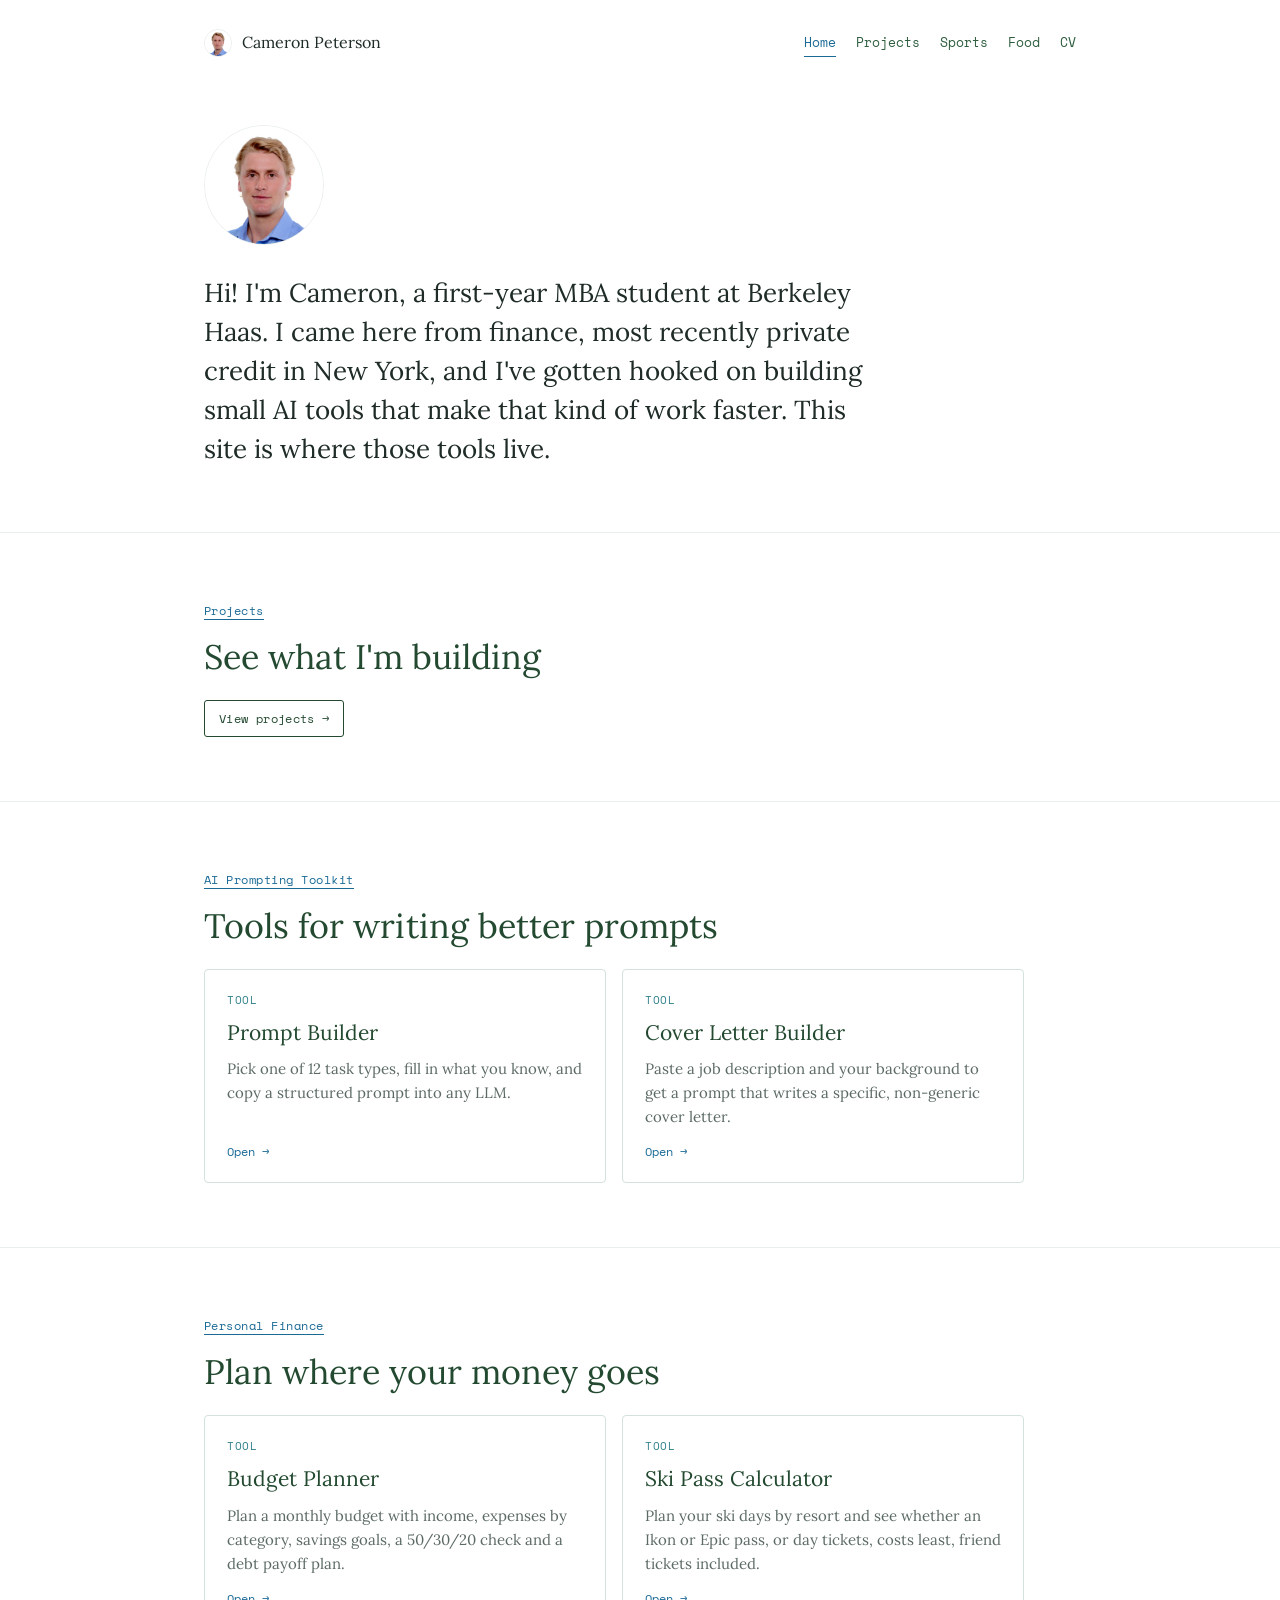
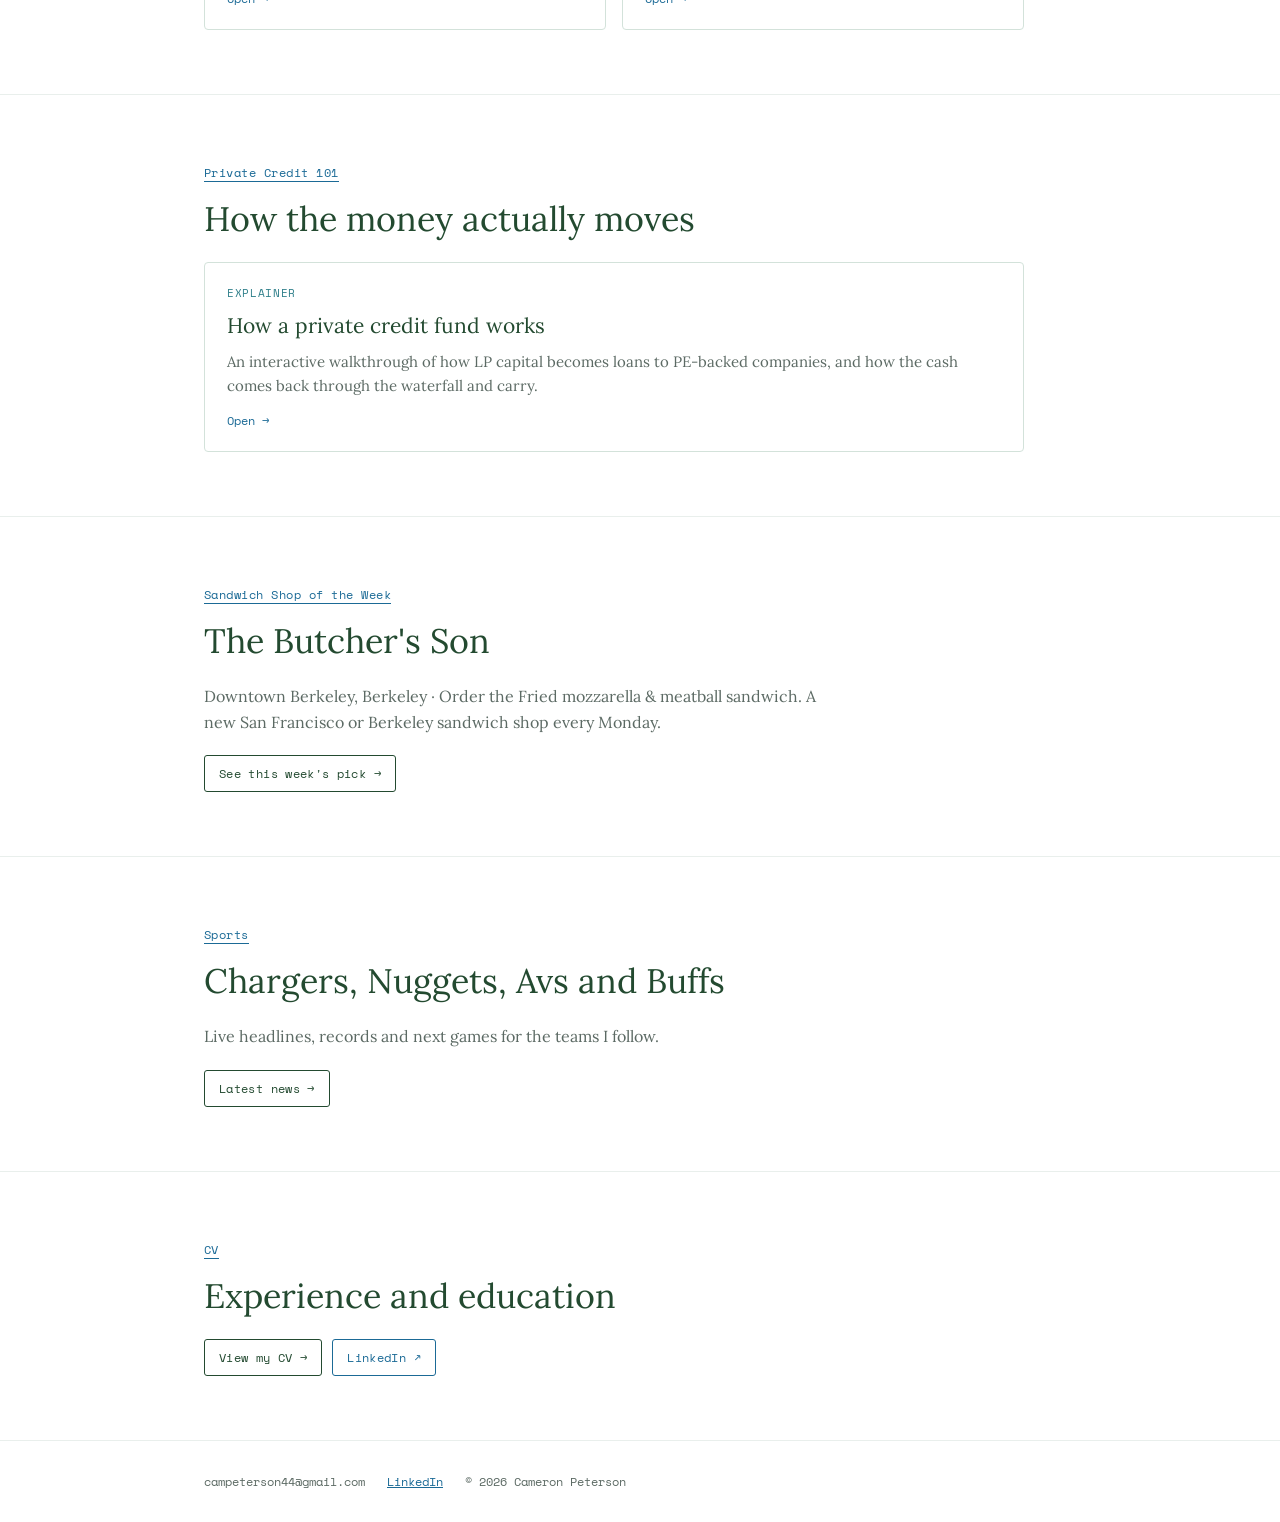
==== index.html @ 19978135 "Add Sandwich Shop of the Week; remove cohort calendar - sandwich.html + sandwiches.js: 21 researched" ====
<!doctype html>
<html lang="en">
<head>
<meta charset="utf-8">
<meta name="viewport" content="width=device-width,initial-scale=1">
<title>Cameron Peterson</title>
<meta name="description" content="Cameron Peterson, MBA candidate at UC Berkeley Haas. Projects, AI prompting tools, and CV.">
<link rel="canonical" href="https://campeterson-crypto.github.io/">
<meta property="og:type" content="website">
<meta property="og:site_name" content="Cameron Peterson">
<meta property="og:title" content="Cameron Peterson">
<meta property="og:description" content="Cameron Peterson, MBA candidate at UC Berkeley Haas. Projects, AI prompting tools, and CV.">
<meta property="og:url" content="https://campeterson-crypto.github.io/">
<meta property="og:image" content="https://campeterson-crypto.github.io/og-image.png">
<meta property="og:image:width" content="1200">
<meta property="og:image:height" content="630">
<meta property="og:image:alt" content="Cameron Peterson, personal site">
<meta name="twitter:card" content="summary_large_image">
<link rel="icon" href="favicon.svg" type="image/svg+xml">
<link rel="apple-touch-icon" href="apple-touch-icon.png">
<link rel="stylesheet" href="style.css?v=8">
</head>
<body><main id="m"></main><script src="site.js?v=8"></script><script src="sandwiches.js?v=8"></script><script>
shell("Home");
const card=t=>`<a class="card" href="${t.url}"><span class="k">${t.k||"Tool"}</span><span class="t">${t.title}</span><span class="d">${t.desc}</span><span class="go">Open →</span></a>`;
m.innerHTML=
 band(`<img class="portrait" src="${SITE.photo}" alt="${SITE.name}" width="120" height="120"><p class="intro">${SITE.intro}</p>`)
+band(`<a class="eyebrow" href="projects.html">Projects</a><h2>See what I'm building</h2><a class="btn" href="projects.html">View projects →</a>`)
+band(`<a class="eyebrow" href="projects.html">AI Prompting Toolkit</a><h2>Tools for writing better prompts</h2><div class="cards">${SITE.tools.map(card).join("")}</div>`)
+band(`<a class="eyebrow" href="budget.html">Personal Finance</a><h2>Plan where your money goes</h2><div class="cards">${SITE.finance.map(card).join("")}</div>`)
+band(`<a class="eyebrow" href="private-credit.html">Private Credit 101</a><h2>How the money actually moves</h2><div class="cards">${SITE.explainers.map(card).join("")}</div>`)
+(()=>{const s=sandwichWeek().shop;return band(`<a class="eyebrow" href="sandwich.html">Sandwich Shop of the Week</a><h2>${esc(s.name)}</h2><p class="lede" style="margin-bottom:20px">${esc(s.hood)}, ${esc(s.city)} · Order the ${esc(s.items[0][0])}. A new San Francisco or Berkeley sandwich shop every Monday.</p><a class="btn" href="sandwich.html">See this week's pick →</a>`)})()
+band(`<a class="eyebrow" href="sports.html">Sports</a><h2>Chargers, Nuggets, Avs and Buffs</h2><p class="lede" style="margin-bottom:20px">Live headlines, records and next games for the teams I follow.</p><a class="btn" href="sports.html">Latest news →</a>`)
+(SITE.essays.length?band(`<a class="eyebrow" href="essays.html">Essays</a><h2>Writing and ideas</h2><a class="btn" href="essays.html">Read my essays →</a>`):"")
+band(`<a class="eyebrow" href="cv.html">CV</a><h2>Experience and education</h2><div class="btns"><a class="btn" href="cv.html">View my CV →</a><a class="btn ghost" href="${SITE.linkedin}">LinkedIn ↗</a></div>`);
</script></body></html>
---- style.css ----
@import url("https://fonts.googleapis.com/css2?family=Lora:ital,wght@0,400;0,500;1,400&family=Space+Mono:wght@400;700&display=swap");
/* Always white, like Ian's. Forest green for headings/chips, ocean blue for links/nav/actions. */
:root{--bg:#ffffff;--fg:#1e2b26;--mut:#5c6a64;--blue:#1b6a96;--green:#2e5e3e;--teal:#2f7f8a;--deep:#234a30;--tint:#f4f8f6;--edge:#d3e2da;--line:#e9efec;--bad:#b3261e;--needbg:#e3efe7;--wantbg:#e1eef6;--debtbg:#e0f0f1;--gold:#a8741a;--goldlt:#d9ad5b;
  --serif:Lora,Georgia,serif;--mono:"Space Mono",Consolas,"Courier New",monospace;color-scheme:light}
*{box-sizing:border-box}
html{-webkit-text-size-adjust:100%}
body{margin:0;background:var(--bg);color:var(--fg);font:16px/1.6 var(--serif)}
img{max-width:100%}
[hidden]{display:none!important}
.wrap{max-width:1000px;margin:0 auto;padding-left:max(64px,env(safe-area-inset-left,0px));padding-right:max(64px,env(safe-area-inset-right,0px))}
a{color:inherit}
:focus-visible{outline:2px solid var(--blue);outline-offset:2px}
.skip{position:absolute;left:-999px;top:8px;background:var(--blue);color:#fff;padding:8px 12px;font:12px var(--mono);z-index:10}
.skip:focus{left:8px}

/* header */
header .wrap{display:flex;align-items:center;gap:12px 24px;flex-wrap:wrap;padding-block:28px}
.brand{display:flex;align-items:center;gap:10px;text-decoration:none;margin-right:auto}
.brand img{width:28px;height:28px;border-radius:50%;object-fit:cover;border:1px solid var(--line)}
nav{display:flex;gap:20px;font:13px var(--mono)}
nav a{color:var(--green);text-decoration:none;padding-block:4px}
nav a:hover{color:var(--blue)}
nav a.on{color:var(--blue);border-bottom:1px solid var(--blue)}

/* sections */
.band{border-top:1px solid var(--line)}
.band>.wrap{padding-block:64px}
main>.band:first-child{border-top:0}
main>.band:first-child>.wrap{padding-top:40px}
.intro{font-size:26px;line-height:1.5;max-width:660px;margin:0;text-wrap:pretty}
.eyebrow{display:inline-block;font:12px var(--mono);letter-spacing:.04em;color:var(--blue);border-bottom:1px solid var(--blue);margin:0 0 14px;text-decoration:none}
h1,h2,h3{font-weight:400;text-wrap:balance;margin:0 0 20px}
h1{font-size:44px;line-height:1.2;color:var(--green)}
h2{font-size:34px;line-height:1.35;color:var(--deep)}
h3{font-size:22px;line-height:1.35;color:var(--deep);margin:0 0 6px}
.lede{max-width:620px;color:var(--mut);margin:0}
.lede a{color:var(--blue)}
.prose{max-width:640px}.prose p{margin:0 0 1em}
.btn{display:inline-block;font:12px var(--mono);letter-spacing:.03em;color:var(--deep);border:1px solid var(--deep);border-radius:3px;padding:9px 14px;text-decoration:none;background:none;cursor:pointer}
.btn:hover{background:var(--deep);color:#fff}
.btn.solid{background:var(--blue);border-color:var(--blue);color:#fff}
.btn.solid:hover{background:#155577}
.btn.ghost{color:var(--blue);border-color:var(--blue)}
.btn.ghost:hover{background:var(--blue);color:#fff}
.btns{display:flex;gap:10px;flex-wrap:wrap}
.portrait{width:120px;height:120px;border-radius:50%;object-fit:cover;border:1px solid var(--line);margin-bottom:28px;display:block}
.crumb{font:12px var(--mono);color:var(--blue);text-decoration:none;display:inline-block;margin-bottom:20px}
.crumb:hover{text-decoration:underline}

/* tool cards */
.cards{display:grid;grid-template-columns:repeat(auto-fit,minmax(260px,1fr));gap:16px;max-width:820px}
.card{display:flex;flex-direction:column;gap:8px;border:1px solid var(--edge);border-radius:4px;padding:22px;text-decoration:none;background:var(--bg);transition:border-color .15s}
.card:hover{border-color:var(--blue)}
.card .k{font:11px var(--mono);letter-spacing:.06em;text-transform:uppercase;color:var(--teal)}
.card .t{font-size:21px;color:var(--deep)}
.card .d{color:var(--mut);font-size:15px}
.card .go{font:12px var(--mono);color:var(--blue);margin-top:auto;padding-top:6px}

/* lists (projects, essays, cv) */
.items{list-style:none;padding:0;margin:0;display:grid;gap:30px;max-width:700px}
.items .t{font-size:20px;color:var(--deep)}
a.t{text-decoration-color:var(--edge)}a.t:hover{text-decoration-color:var(--blue)}
.items .d{color:var(--mut);margin-top:2px}
.items ul{margin:8px 0 0;padding-left:1.1em;color:var(--fg)}
.items ul li{margin:4px 0}
.when{font:12px var(--mono);color:var(--teal);letter-spacing:.04em}
.cv-sec+.cv-sec{margin-top:56px}
.tags{display:flex;flex-wrap:wrap;gap:8px;list-style:none;padding:0;margin:0}
.tags li{font:12px var(--mono);color:var(--green);border:1px solid var(--edge);border-radius:3px;padding:5px 9px}

footer{border-top:1px solid var(--line);font:12px var(--mono);color:var(--mut)}
footer .wrap{padding-block:32px;display:flex;gap:10px 22px;flex-wrap:wrap}
footer a{color:var(--blue)}
.sel{user-select:all}

/* toolkit */
.tk{display:grid;grid-template-columns:minmax(0,1fr) minmax(0,1fr);gap:48px;align-items:start}
.step{padding-block:26px;border-top:1px solid var(--line)}
.step:first-child{border-top:0;padding-top:0}
.label{font:12px var(--mono);text-transform:uppercase;letter-spacing:.06em;color:var(--teal);margin:0 0 16px}
.chips{display:flex;flex-wrap:wrap;gap:8px}
.chip{font:12px var(--mono);color:var(--green);background:var(--bg);border:1px solid var(--edge);border-radius:3px;padding:8px 10px;cursor:pointer;min-height:36px}
.chip:hover{border-color:var(--green)}
.chip[aria-pressed="true"]{background:var(--green);border-color:var(--green);color:#fff}
.hint{font-style:italic;color:var(--mut);font-size:14.5px;margin:14px 0 0}
.hint a{color:var(--blue)}
.field{display:block;margin-top:18px}
.field>span{display:block;margin-bottom:6px}
.field em{font-size:14px;color:var(--mut);margin-left:6px}
input,select,textarea{width:100%;font:16px/1.5 var(--serif);color:var(--fg);background:var(--tint);border:1px solid var(--edge);border-radius:3px;padding:10px}
textarea{min-height:88px;resize:vertical}
input::placeholder,textarea::placeholder{color:#8a9892}
input:focus,select:focus,textarea:focus{outline:2px solid var(--blue);outline-offset:0;border-color:transparent}
.out{position:sticky;top:24px}
.outhead{display:flex;justify-content:space-between;align-items:baseline;gap:12px}
.outhead .label{margin-bottom:12px}
.wc{font:11px var(--mono);color:var(--mut)}
.out pre{white-space:pre-wrap;word-break:break-word;background:var(--tint);border:1px solid var(--edge);border-radius:3px;padding:16px;font:13px/1.65 var(--mono);max-height:420px;overflow:auto;margin:0}
.actions{display:flex;gap:8px;flex-wrap:wrap;margin:14px 0 30px}
.checks{list-style:none;padding:0;margin:0;display:grid;gap:8px;font-size:14.5px}
.checks li{padding-left:22px;position:relative}
.checks li::before{content:"→";position:absolute;left:0;color:var(--blue);font-family:var(--mono)}
.checks li.ok::before{content:"✓";color:var(--green)}

/* tablets and phones */
@media(max-width:860px){
  .tk{grid-template-columns:minmax(0,1fr);gap:8px}
  .out{position:static;border-top:1px solid var(--line);padding-top:26px}
  .out pre{max-height:none}
}
@media(max-width:700px){
  .wrap{padding-left:max(20px,env(safe-area-inset-left,0px));padding-right:max(20px,env(safe-area-inset-right,0px))}
  header .wrap{padding-block:18px}
  nav{gap:16px;width:100%}
  .band>.wrap{padding-block:44px}
  main>.band:first-child>.wrap{padding-top:24px}
  h1{font-size:34px}
  h2{font-size:27px}
  .intro{font-size:21px}
  .portrait{width:96px;height:96px;margin-bottom:22px}
  .chip{padding:9px 11px}
}
@media(prefers-reduced-motion:reduce){*{transition:none!important}}
.org{font-weight:500;color:var(--fg)}

/* ---------- budget planner ---------- */
.money,.rows dd,.stat b{font-variant-numeric:tabular-nums}
.mut{color:var(--mut)}
.banner{background:var(--tint);border:1px solid var(--edge);border-radius:4px;padding:12px 14px;font-size:14.5px;margin-bottom:26px}
.banner b{font-weight:500}
.linkbtn{background:none;border:0;padding:0;font:inherit;color:var(--blue);text-decoration:underline;cursor:pointer}
.sublabel{margin:26px 0 0}.sublabel em{font-size:14px;color:var(--mut);margin-left:6px}
.note{font-size:14.5px;color:var(--mut);margin:12px 0 0}
.note b,.gout b,.dout b{color:var(--fg);font-weight:500}
.inline{display:flex;gap:10px;align-items:center;flex-wrap:wrap}
.inline input{max-width:140px}
.chips.sm{gap:6px}
.chips.sm .chip{min-height:32px;padding:5px 9px;font-size:11.5px}
.li{display:grid;grid-template-columns:minmax(0,2.1fr) minmax(0,.85fr) minmax(0,1.1fr) 34px;gap:8px;align-items:center;margin-top:8px}
.li input,.li select,.mini input,.ghead input{padding:8px 9px;font-size:15px}
.x{width:34px;height:36px;flex:none;border:1px solid transparent;background:none;color:var(--mut);font:18px/1 var(--mono);border-radius:3px;cursor:pointer}
.x:hover{color:var(--bad);border-color:var(--edge)}
.add{margin-top:12px;font:12px var(--mono);color:var(--blue);background:none;border:0;padding:6px 0;cursor:pointer}
.add:hover{text-decoration:underline}
.cat{border:1px solid var(--edge);border-radius:4px;margin-top:10px}
.cat>summary{display:flex;align-items:center;gap:10px;padding:11px 14px;cursor:pointer;list-style:none}
.cat>summary::-webkit-details-marker{display:none}
.cat>summary::before{content:"+";font:15px var(--mono);color:var(--blue);width:12px;flex:none}
.cat[open]>summary::before{content:"–"}
.cat>summary:hover .cn{color:var(--blue)}
.cat .cn{flex:1;min-width:0}
.cat .sub{font:13px var(--mono)}
.tag{font:10px var(--mono);text-transform:uppercase;letter-spacing:.06em;padding:3px 6px;border-radius:3px}
.tag.need{background:var(--needbg);color:var(--green)}.tag.want{background:var(--wantbg);color:var(--blue)}
.catbody{padding:2px 14px 14px;border-top:1px solid var(--line)}
.catfoot{display:flex;justify-content:space-between;align-items:center;gap:8px;flex-wrap:wrap;margin-top:4px}
.catfoot .chips{align-items:center}
.gbox{border:1px solid var(--edge);border-radius:4px;padding:12px 14px;margin-top:10px}
.ghead{display:flex;gap:8px;align-items:center;margin-bottom:10px}
.grid3{display:grid;grid-template-columns:repeat(3,minmax(0,1fr));gap:10px}
.mini{display:block;min-width:0}
.mini>span,.mini-l{display:block;font:11px var(--mono);color:var(--mut);margin-bottom:4px}
.gprog{margin-top:12px}
.gout{font-size:14.5px;color:var(--mut);margin:8px 0 0}
.dctl{display:flex;gap:16px;align-items:flex-end;flex-wrap:wrap;margin-top:18px}
.dctl .mini{width:160px}
.dout{margin-top:16px;font-size:15px}
.dout p{margin:0}
.porder{margin:10px 0 0;padding-left:1.3em;font-size:14.5px}
.porder li{margin:3px 0}
/* summary */
.out.tall{max-height:calc(100vh - 48px);overflow:auto;padding-right:6px}
.outhead .chips{margin-bottom:12px}
.big{border:1px solid var(--edge);border-radius:4px;padding:18px;background:var(--tint)}
.big .k{display:block;font:11px var(--mono);text-transform:uppercase;letter-spacing:.06em;color:var(--mut)}
.big .v{display:block;font:500 40px/1.15 var(--serif);color:var(--green);font-variant-numeric:tabular-nums;margin-top:4px}
.big .v.neg{color:var(--bad)}
.big .bn{display:block;font-size:14px;color:var(--mut);margin-top:2px}
.rows{margin:16px 0 0;display:grid;gap:6px}
.rows div{display:flex;justify-content:space-between;gap:12px;font-size:15px}
.rows dt{color:var(--mut)}.rows dd{margin:0}
.rows .tot{border-top:1px solid var(--edge);padding-top:8px;margin-top:2px;font-weight:500}
.rows .tot dt{color:var(--fg)}
.stats{display:grid;grid-template-columns:repeat(3,minmax(0,1fr));gap:12px;margin:20px 0 28px}
.stat{border-top:2px solid var(--line);padding-top:8px;min-width:0}
.stat b{display:block;font:500 19px/1.3 var(--serif)}
.stat span{font:11px var(--mono);color:var(--mut)}
.split,.bars{margin-bottom:28px}
.split .row,.bars .row{margin-bottom:14px}
.split .top,.bars .top{display:flex;justify-content:space-between;gap:10px;font-size:14px}
.split .top .mut,.bars .top .mut{font-size:12.5px}
.track{position:relative;height:8px;background:var(--line);border-radius:4px;margin-top:6px}
.fill{height:100%;border-radius:4px;background:var(--green);max-width:100%;transition:width .2s}
.fill.want{background:var(--blue)}.fill.save,.fill.debt{background:var(--teal)}.fill.rest{background:#9aa8a2}
.mark{position:absolute;top:-4px;width:2px;height:16px;background:var(--fg);border-radius:1px}
.st{font:11px var(--mono);margin-top:5px}
.st.ok{color:var(--green)}.st.warn{color:var(--bad)}
.legend{display:flex;gap:16px;font:11px var(--mono);color:var(--mut);margin:-6px 0 12px}
.dot{display:inline-block;width:8px;height:8px;border-radius:50%;margin-right:6px;background:var(--green)}
.dot.want{background:var(--blue)}.dot.debt{background:var(--teal)}
.minor{font-size:14px;color:var(--mut);margin:0 0 6px}
.confirm{border:1px solid var(--bad);border-radius:4px;padding:14px;margin:12px 0}
.confirm p{margin:0 0 12px;font-size:14.5px}
.btn.danger{background:var(--bad);border-color:var(--bad)}
.btn.danger:hover{background:#8f1d17}
.status{font:12px var(--mono);color:var(--green);min-height:1em;margin:8px 0}
.privacy{font-size:13px;color:var(--mut);margin:0}
@media(max-width:860px){.out.tall{max-height:none;overflow:visible;padding-right:0}}
@media(max-width:600px){
  .li{grid-template-columns:minmax(0,1fr) minmax(0,1fr) 34px}
  .li [data-f="name"]{grid-column:1/-1}
  .li{border-top:1px solid var(--line);padding-top:10px;margin-top:10px}
  .grid3{grid-template-columns:minmax(0,1fr) minmax(0,1fr)}
  .big .v{font-size:34px}
  .stat b{font-size:16px}
}

/* ---------- sports ---------- */
.mono-s{font:12px var(--mono);color:var(--mut)}
.refresh{display:flex;align-items:center;gap:14px;flex-wrap:wrap;margin-top:24px}
.teams{display:grid;grid-template-columns:repeat(auto-fit,minmax(min(100%,400px),1fr));gap:20px}
.team{border:1px solid var(--edge);border-radius:4px;padding:20px;display:flex;flex-direction:column;min-width:0}
.thead{display:flex;gap:14px;align-items:center;margin-bottom:12px}
.tlogo{width:44px;height:44px;flex:none;object-fit:contain;border-radius:4px;background:var(--tint)}
img.tlogo{background:none}
.tname{font-size:22px;margin:0;line-height:1.25}
.tmeta{margin:2px 0 0;font:12px var(--mono);color:var(--mut)}
.game{margin:0 0 6px;font-size:14.5px;padding:9px 12px;background:var(--tint);border-radius:3px}
.game .gk{display:inline-block;width:38px;font:11px var(--mono);text-transform:uppercase;letter-spacing:.06em;color:var(--teal)}
.game.live .gk{color:var(--bad)}
.news{list-style:none;padding:0;margin:0}
.news li{padding:12px 0;border-bottom:1px solid var(--line)}
.news li:last-child{border-bottom:0}
.news a{color:var(--deep);text-decoration-color:var(--edge);font-size:16px;line-height:1.4}
.news a:hover{text-decoration-color:var(--blue);color:var(--blue)}
.news .desc{margin:6px 0 0;font-size:14.5px;color:var(--mut)}
.news .when{display:block;margin-top:4px}
.news .skel{height:44px;background:linear-gradient(90deg,var(--tint),var(--line),var(--tint));background-size:200% 100%;animation:sk 1.2s infinite linear;border-radius:3px;margin:10px 0;border:0}
@keyframes sk{to{background-position:-200% 0}}
.more{margin-top:auto;padding-top:12px;font:12px var(--mono);color:var(--blue)}

/* ---------- ski pass calculator ---------- */
.rr{display:grid;grid-template-columns:minmax(0,2fr) repeat(var(--cols,3),minmax(0,.8fr));gap:10px;align-items:end;padding:12px 0;border-bottom:1px solid var(--line)}
.rr:last-child{border-bottom:0}
.rr .rn{align-self:center;min-width:0;display:flex;flex-direction:column;gap:6px}
.rr .rn b{font-weight:500}
.rr .rn input,.rr .rn select{padding:8px 9px;font-size:15px}
.rr .rn .x{align-self:flex-start}
.rr.on .rn b{color:var(--green)}
.rr .mini input{padding:8px 9px}
.acc{font-size:12.5px;color:var(--mut);line-height:1.5}
.pk{font:10px var(--mono);text-transform:uppercase;letter-spacing:.04em;padding:1px 5px;border-radius:3px}
.pk.ik{background:var(--needbg);color:var(--green)}.pk.ep{background:var(--wantbg);color:var(--blue)}
.opts{margin-bottom:28px}
.opt{padding:12px 0;border-bottom:1px solid var(--line)}
.opt .top{display:flex;justify-content:space-between;gap:10px;align-items:center}
.opt .top b{font-weight:500;font-size:17px}
.opt.best .top b{color:var(--green)}
.opt .od{margin:6px 0 0;font-size:13px;color:var(--mut)}
.atable{display:grid;gap:8px;margin-top:12px}
.ar{display:grid;grid-template-columns:minmax(0,1.4fr) repeat(3,minmax(0,1fr));gap:8px;align-items:center;font-size:14.5px}
.ar input{padding:7px 8px;font-size:14.5px}
.ah{font:11px var(--mono);color:var(--mut)}

/* ---------- private credit explainer ---------- */
.pc-steps{display:flex;flex-wrap:wrap;gap:8px;margin-bottom:18px}
.pc-steps button{font:12px var(--mono);color:var(--green);background:var(--bg);border:1px solid var(--edge);border-radius:3px;padding:8px 11px;cursor:pointer;display:flex;gap:8px;align-items:center}
.pc-steps button span{display:inline-grid;place-items:center;width:20px;height:20px;border-radius:50%;background:var(--needbg);font-size:11px}
.pc-steps button[aria-selected="true"]{background:var(--green);border-color:var(--green);color:#fff}
.pc-steps button[aria-selected="true"] span{background:#fff;color:var(--green)}
.diagram{overflow-x:auto;border:1px solid var(--line);border-radius:4px;background:var(--bg);padding:8px}
.diagram svg{display:block;width:100%;min-width:640px;height:auto}
.node rect{fill:var(--tint);stroke:var(--edge);stroke-width:1.5;transition:stroke .2s,fill .2s}
.node .nt{font:500 15px var(--serif);fill:var(--fg)}
.node .ns{font:10.5px var(--mono);fill:var(--mut)}
.node{opacity:.45;transition:opacity .2s}
.node.on{opacity:1}
.node.on rect{stroke:var(--green);stroke-width:2;fill:#fff}
.arrow line{stroke:var(--edge);stroke-width:2}
.arrow text{font:12px var(--serif);fill:var(--mut);opacity:.6}
.arrow.on line{stroke:var(--blue);stroke-width:2.5;stroke-dasharray:7 5;animation:flow 1s linear infinite}
.arrow.on text{fill:var(--blue);opacity:1;font-weight:500}
.ahd{fill:var(--edge)}.ahOn{fill:var(--blue)}
@keyframes flow{to{stroke-dashoffset:-24}}
.pc-explain{margin-top:24px;max-width:680px}
.pc-explain h2{font-size:27px;margin-bottom:10px}
.pc-explain ol{padding-left:1.3em}.pc-explain li{margin:4px 0}
.pc-explain .btns{margin-top:18px}
.sl{display:block;margin-bottom:16px}
.slt{display:flex;justify-content:space-between;gap:10px;font-size:15px;margin-bottom:4px}
.slt output{font:13px var(--mono);color:var(--blue);font-variant-numeric:tabular-nums}
.sl input[type=range]{width:100%;padding:0;background:none;border:0;accent-color:var(--blue);height:24px}
.pc-kpis{margin-top:0}
.pc-kpis .stat b{font-size:22px}
.wbar{display:flex;height:22px;border-radius:3px;overflow:hidden;margin-bottom:14px;gap:2px}
.w-roc{background:var(--deep)}.w-pref{background:var(--green)}.w-cu{background:var(--goldlt)}.w-lps{background:var(--blue)}.w-gps{background:var(--gold)}
.tiers{list-style:none;padding:0;margin:0}
.tiers li{display:grid;grid-template-columns:14px minmax(0,1fr) auto;gap:10px;align-items:start;padding:8px 0;border-bottom:1px solid var(--line);font-size:14.5px}
.tiers li.zero{opacity:.45}
.tiers li.tot{border-bottom:0;color:var(--mut)}
.tiers b{font-weight:500}
.tiers .money{text-align:right}
.tiers .mut{font-size:12.5px}
.sw{display:inline-block;width:12px;height:12px;border-radius:2px;margin-top:5px;background:var(--line)}
#yearsNote .sw{margin:0 5px 0 10px;vertical-align:-1px}
#yearsNote .sw:first-child{margin-left:0}
.years{display:flex;gap:8px;align-items:flex-end;height:180px;padding-bottom:40px;position:relative}
.yc{flex:1;min-width:0;height:100%;display:flex;flex-direction:column;align-items:center;justify-content:flex-end}
.ybar{width:100%;max-width:44px;height:100%;display:flex;flex-direction:column;justify-content:flex-end}
.ybar span{display:block;width:100%}
.ybar span:first-child{border-radius:3px 3px 0 0}
.lpb{background:var(--blue)}.gpb{background:var(--gold)}.neg{background:repeating-linear-gradient(45deg,var(--edge),var(--edge) 3px,var(--tint) 3px,var(--tint) 6px)}
.yl{font:11px var(--mono);color:var(--mut);margin-top:6px}
.yv{font:10.5px var(--mono);color:var(--fg);white-space:nowrap}
.gloss{display:grid;grid-template-columns:repeat(auto-fit,minmax(min(100%,280px),1fr));gap:22px 32px;margin:0}
.gloss dt{font:500 17px var(--serif);color:var(--deep);margin-bottom:4px}
.gloss dd{margin:0;color:var(--mut);font-size:15px}
@media(max-width:600px){
  .rr{grid-template-columns:repeat(var(--cols,3),minmax(0,1fr))}
  .rr .rn{grid-column:1/-1}
  .ar{grid-template-columns:minmax(0,1.2fr) repeat(3,minmax(0,1fr));font-size:13px}
  .years{gap:4px}.yv{font-size:9px}
  .pc-steps button{font-size:11px;padding:7px 9px}
}
@media(prefers-reduced-motion:reduce){.arrow.on line{animation:none}.news .skel{animation:none}}

/* ---------- sandwich shop of the week ---------- */
.sw-week{display:flex;justify-content:space-between;gap:12px;flex-wrap:wrap;margin-bottom:22px}
.shop{display:grid;grid-template-columns:minmax(0,1.15fr) minmax(0,1fr);gap:48px;align-items:start}
.shop-hood{font:12px var(--mono);color:var(--teal);letter-spacing:.04em;text-transform:uppercase;margin:0 0 8px}
.shop-name{font-size:44px;line-height:1.15;color:var(--green);margin:0 0 16px}
.shop-tags{margin-bottom:20px}
.shop-about{font-size:17px;line-height:1.65;margin:0;max-width:600px}
.order{list-style:none;counter-reset:o;padding:0;margin:0}
.order li{counter-increment:o;display:grid;grid-template-columns:30px minmax(0,1fr);column-gap:10px;padding:12px 0;border-bottom:1px solid var(--line)}
.order li::before{content:counter(o);grid-row:span 2;font:12px var(--mono);color:#fff;background:var(--green);width:24px;height:24px;border-radius:50%;display:grid;place-items:center;margin-top:2px}
.order b{font-weight:500;font-size:17px;color:var(--deep)}
.order span{color:var(--mut);font-size:15px}
.shop-tip{margin:22px 0 0;padding:12px 14px;background:var(--tint);border-radius:3px;font-size:15px}
.shop-tip span{font:11px var(--mono);text-transform:uppercase;letter-spacing:.06em;color:var(--blue);margin-right:10px}
.shop-map{position:sticky;top:24px}
.shop-map iframe{display:block;width:100%;aspect-ratio:4/3;max-width:100%;border:1px solid var(--edge);border-radius:4px;background:var(--tint)}
.addr{margin:12px 0 14px;font-size:15px}
.past{list-style:none;padding:0;margin:0;display:grid;gap:14px;max-width:700px}
.past .when{display:block}
@media(max-width:860px){.shop{grid-template-columns:minmax(0,1fr);gap:28px}.shop-map{position:static}}
@media(max-width:700px){.shop-name{font-size:34px}}
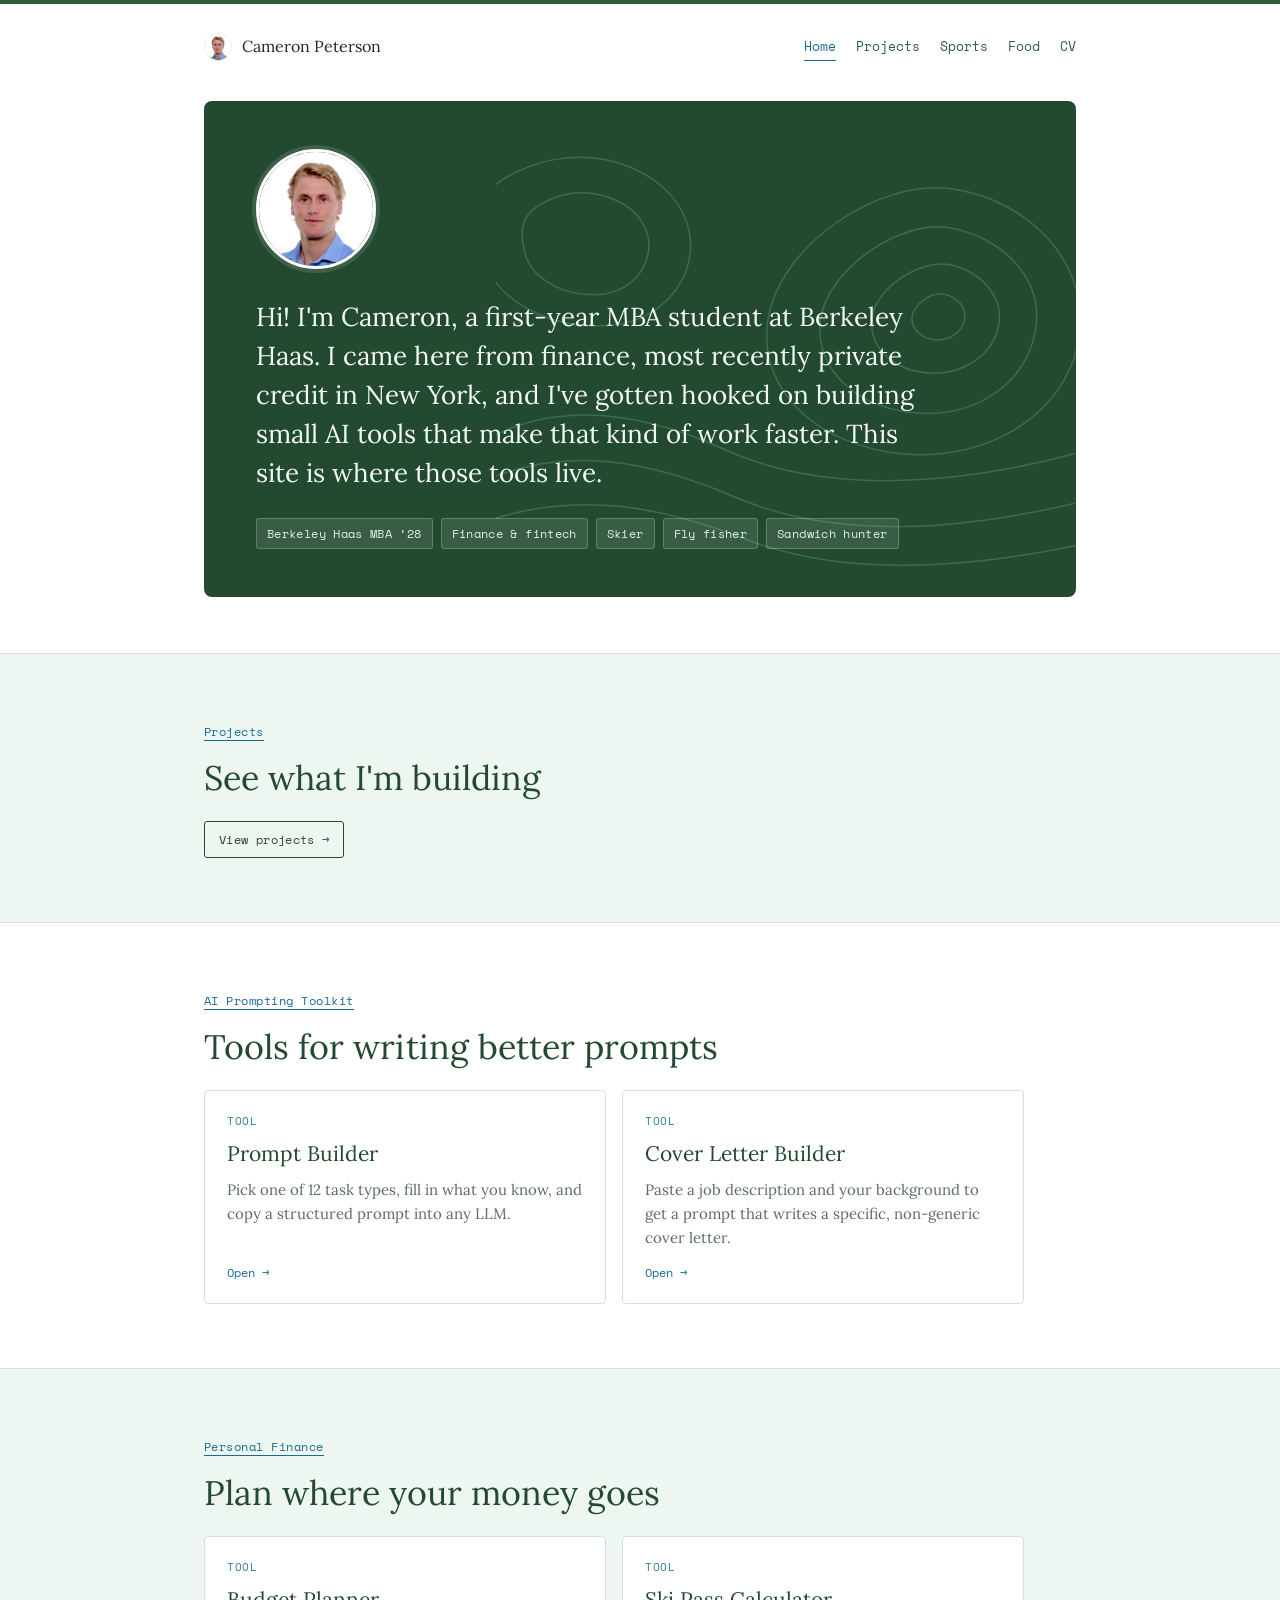
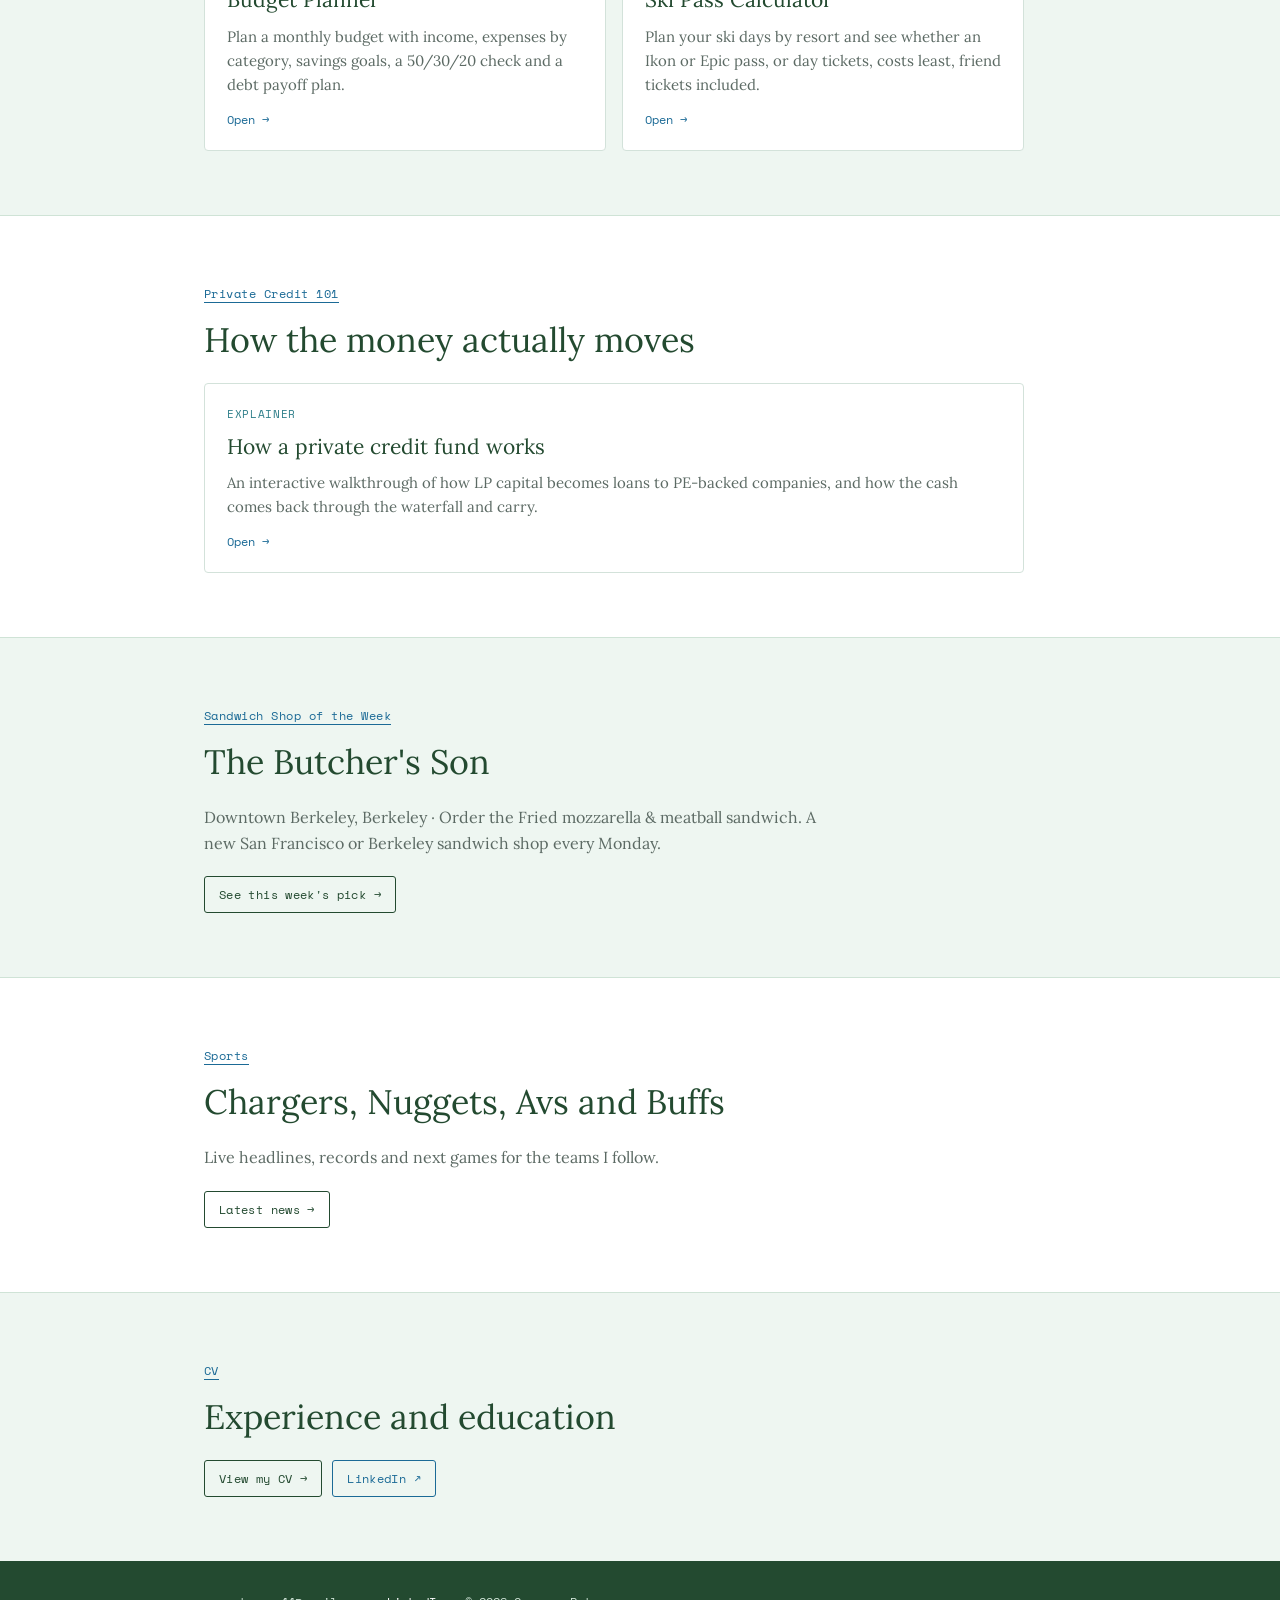
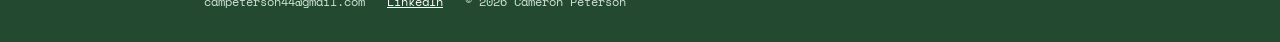
==== commit ea013b13: "More green, plus scroll-driven fintech, ski and CU side designs on home - Forest-green intro panel w" ====
--- a/index.html
+++ b/index.html
@@ -18,13 +18,13 @@
 <meta name="twitter:card" content="summary_large_image">
 <link rel="icon" href="favicon.svg" type="image/svg+xml">
 <link rel="apple-touch-icon" href="apple-touch-icon.png">
-<link rel="stylesheet" href="style.css?v=8">
+<link rel="stylesheet" href="style.css?v=9">
 </head>
-<body><main id="m"></main><script src="site.js?v=8"></script><script src="sandwiches.js?v=8"></script><script>
+<body><main id="m" class="home"></main><script src="site.js?v=9"></script><script src="sandwiches.js?v=9"></script><script>
 shell("Home");
 const card=t=>`<a class="card" href="${t.url}"><span class="k">${t.k||"Tool"}</span><span class="t">${t.title}</span><span class="d">${t.desc}</span><span class="go">Open →</span></a>`;
 m.innerHTML=
- band(`<img class="portrait" src="${SITE.photo}" alt="${SITE.name}" width="120" height="120"><p class="intro">${SITE.intro}</p>`)
+ band(`<div class="hero-panel"><img class="portrait" src="${SITE.photo}" alt="${SITE.name}" width="120" height="120"><p class="intro">${SITE.intro}</p><ul class="hero-tags"><li>Berkeley Haas MBA ’28</li><li>Finance &amp; fintech</li><li>Skier</li><li>Fly fisher</li><li>Sandwich hunter</li></ul></div>`,"hero")
 +band(`<a class="eyebrow" href="projects.html">Projects</a><h2>See what I'm building</h2><a class="btn" href="projects.html">View projects →</a>`)
 +band(`<a class="eyebrow" href="projects.html">AI Prompting Toolkit</a><h2>Tools for writing better prompts</h2><div class="cards">${SITE.tools.map(card).join("")}</div>`)
 +band(`<a class="eyebrow" href="budget.html">Personal Finance</a><h2>Plan where your money goes</h2><div class="cards">${SITE.finance.map(card).join("")}</div>`)
@@ -33,4 +33,4 @@
 +band(`<a class="eyebrow" href="sports.html">Sports</a><h2>Chargers, Nuggets, Avs and Buffs</h2><p class="lede" style="margin-bottom:20px">Live headlines, records and next games for the teams I follow.</p><a class="btn" href="sports.html">Latest news →</a>`)
 +(SITE.essays.length?band(`<a class="eyebrow" href="essays.html">Essays</a><h2>Writing and ideas</h2><a class="btn" href="essays.html">Read my essays →</a>`):"")
 +band(`<a class="eyebrow" href="cv.html">CV</a><h2>Experience and education</h2><div class="btns"><a class="btn" href="cv.html">View my CV →</a><a class="btn ghost" href="${SITE.linkedin}">LinkedIn ↗</a></div>`);
-</script></body></html>
+</script><script src="decor.js?v=9"></script></body></html>
--- a/style.css
+++ b/style.css
@@ -1,6 +1,6 @@
 @import url("https://fonts.googleapis.com/css2?family=Lora:ital,wght@0,400;0,500;1,400&family=Space+Mono:wght@400;700&display=swap");
 /* Always white, like Ian's. Forest green for headings/chips, ocean blue for links/nav/actions. */
-:root{--bg:#ffffff;--fg:#1e2b26;--mut:#5c6a64;--blue:#1b6a96;--green:#2e5e3e;--teal:#2f7f8a;--deep:#234a30;--tint:#f4f8f6;--edge:#d3e2da;--line:#e9efec;--bad:#b3261e;--needbg:#e3efe7;--wantbg:#e1eef6;--debtbg:#e0f0f1;--gold:#a8741a;--goldlt:#d9ad5b;
+:root{--bg:#ffffff;--fg:#1e2b26;--mut:#5c6a64;--blue:#1b6a96;--green:#2e5e3e;--teal:#2f7f8a;--deep:#234a30;--tint:#f4f8f6;--edge:#d3e2da;--line:#e9efec;--bad:#b3261e;--needbg:#e3efe7;--wantbg:#e1eef6;--debtbg:#e0f0f1;--gold:#a8741a;--goldlt:#d9ad5b;--mint:#eef6f1;--sage:#cfe3d6;--leaf:#4f8a63;--cugold:#cfb87c;
   --serif:Lora,Georgia,serif;--mono:"Space Mono",Consolas,"Courier New",monospace;color-scheme:light}
 *{box-sizing:border-box}
 html{-webkit-text-size-adjust:100%}
@@ -345,3 +345,67 @@
 .past .when{display:block}
 @media(max-width:860px){.shop{grid-template-columns:minmax(0,1fr);gap:28px}.shop-map{position:static}}
 @media(max-width:700px){.shop-name{font-size:34px}}
+
+/* ---------- more green ---------- */
+header{border-top:4px solid var(--green)}
+footer{background:var(--deep);color:#cfe3d6;border-top:0}
+footer a{color:#fff}
+main.home>.band:nth-child(even){background:var(--mint)}
+main.home>.band{border-top-color:var(--sage)}
+main.home>.band.hero{border-top:0}
+main.home>.band.hero>.wrap{padding-block:12px 56px}
+.hero-panel{position:relative;overflow:hidden;background-color:var(--deep);color:#f4faf6;border-radius:8px;padding:48px 52px;
+  background-image:url("data:image/svg+xml,%3Csvg xmlns='http://www.w3.org/2000/svg' width='560' height='380' viewBox='0 0 560 380'%3E%3Cg fill='none' stroke='%234f8a63' stroke-width='1.3' opacity='.55'%3E%3Cpath d='M400 50c66 10 120 64 110 130s-78 108-152 102-130-54-120-118 96-124 162-114z'/%3E%3Cpath d='M398 84c44 8 82 44 74 90s-52 76-104 72-90-38-84-82 70-88 114-80z'/%3E%3Cpath d='M396 116c26 5 48 26 44 52s-30 45-61 43-53-22-50-48 41-51 67-47z'/%3E%3Cpath d='M392 142c11 2 20 11 18 22s-13 19-25 18-22-9-21-20 17-22 28-20z'/%3E%3Cpath d='M-20 310c80-40 160-20 230 10s180 42 360-12'/%3E%3Cpath d='M-20 345c90-35 170-15 240 12s180 36 350-10'/%3E%3Cpath d='M-20 276c70-45 150-30 220 2s190 46 370-16'/%3E%3Cpath d='M30 30c52-20 114 0 134 42s-10 92-62 97-104-20-114-62 0-62 42-77z'/%3E%3Cpath d='M50 58c30-12 68 0 80 25s-6 56-37 59-62-12-68-37 0-37 25-47z'/%3E%3C/g%3E%3C/svg%3E");
+  background-repeat:no-repeat;background-position:right -60px center;background-size:640px auto}
+.hero-panel .portrait{border:3px solid #fff;box-shadow:0 0 0 4px rgba(255,255,255,.12)}
+.hero-panel .intro{color:#f4faf6}
+.hero-tags{display:flex;flex-wrap:wrap;gap:8px;list-style:none;padding:0;margin:26px 0 0}
+.hero-tags li{font:12px var(--mono);letter-spacing:.03em;color:#e3f0e7;background:rgba(255,255,255,.1);border:1px solid rgba(255,255,255,.22);border-radius:3px;padding:6px 10px}
+.card:hover{background:var(--mint)}
+main.home>.band:nth-child(even) .card:hover{background:#fff}
+@media(max-width:700px){.hero-panel{padding:32px 24px;background-size:520px auto;background-position:right -160px top -40px}}
+
+/* ---------- scroll decorations (home, wide screens only) ---------- */
+.deco{position:fixed;inset:0;pointer-events:none;z-index:5;display:none}
+@media(min-width:1300px){.deco{display:block}}
+.rail{position:absolute;top:0;bottom:0;width:calc((100vw - 1000px)/2)}
+.rail.l{left:0}.rail.r{right:0}
+.rail .d{position:absolute;left:50%;transform:translateX(-50%)}
+.d-chart{top:17vh;width:150px;background:#fff;border:1px solid var(--sage);border-radius:6px;padding:10px 10px 6px;box-shadow:0 6px 18px rgba(35,74,48,.08)}
+.d-chart .tkr{display:flex;justify-content:space-between;font:11px var(--mono);color:var(--mut);margin-bottom:4px}
+.d-chart .tkr b{color:var(--green);font-weight:700}
+.d-chart svg{display:block;width:100%;height:auto;overflow:visible}
+.d-chart .grid line{stroke:var(--line);stroke-width:1}
+#dLine{fill:none;stroke:var(--green);stroke-width:2.5;stroke-linecap:round;stroke-linejoin:round}
+#dArea{fill:var(--mint);stroke:none}
+#dDot{fill:var(--green);stroke:#fff;stroke-width:2}
+.d-candles{top:45vh;width:130px}
+.d-candles svg{display:block;width:100%;height:auto;overflow:visible}
+.cdl{transform-box:fill-box;transform-origin:center}
+.cdl line{stroke:var(--mut);stroke-width:1.5}
+.cdl.up rect{fill:var(--green)}.cdl.dn rect{fill:var(--sage)}
+.d-coin{top:63vh}
+.coin{width:64px;height:64px;border-radius:50%;display:grid;place-items:center;background:radial-gradient(circle at 35% 30%,#6aa37d,var(--green) 70%);border:3px solid var(--cugold);color:#fff;font:700 28px var(--serif);box-shadow:0 6px 14px rgba(35,74,48,.18)}
+.d-pennant{top:77vh;width:150px}
+.d-pennant svg{display:block;width:100%;height:auto;overflow:visible}
+.d-pennant .pole{stroke:#5c6a64;stroke-width:3;stroke-linecap:round}
+.d-pennant .flag{transform-box:fill-box;transform-origin:left center}
+.d-pennant .pf{fill:#161616}.d-pennant .ph{fill:var(--cugold)}
+.d-pennant .pcu{font:700 26px var(--serif);fill:var(--cugold)}
+.d-pennant .psk{font:700 9.5px var(--mono);fill:var(--cugold);letter-spacing:.06em}
+.slope{position:absolute;top:5vh;left:50%;transform:translateX(-50%);height:92vh;width:auto;max-width:96%;overflow:visible}
+.mt-b{fill:var(--sage)}.mt-f{fill:var(--leaf)}.cap{fill:#fff}
+.piste{fill:none;stroke:var(--mint);stroke-width:30;stroke-linecap:round}
+.track{fill:none;stroke:#9cc1aa;stroke-width:2.5;stroke-linecap:round;stroke-dasharray:4 0}
+#dTrees polygon{fill:var(--green)}#dTrees rect{fill:#6b4f3a}
+.sign line{stroke:#5c6a64;stroke-width:1.5}
+.s-green{fill:#2f8f4e}.s-blue{fill:var(--blue)}.s-black{fill:#161616}
+.skier .ski{stroke:#1e2b26;stroke-width:2.5;stroke-linecap:round}
+.skier .leg{fill:none;stroke:var(--deep);stroke-width:3.2;stroke-linecap:round}
+.skier .torso{stroke:var(--green);stroke-width:6;stroke-linecap:round}
+.skier .pole{stroke:#5c6a64;stroke-width:1.4;stroke-linecap:round}
+.skier .face{fill:#f1c9a5}.skier .hat{fill:var(--blue)}
+.flakes{position:absolute;inset:0;overflow:hidden}
+.flakes i{position:absolute;top:-20px;font-style:normal;color:#a9c7b4;animation:fall linear infinite}
+@keyframes fall{from{transform:translate(0,-5vh) rotate(0)}to{transform:translate(18px,105vh) rotate(180deg)}}
+@media(prefers-reduced-motion:reduce){.flakes{display:none}}
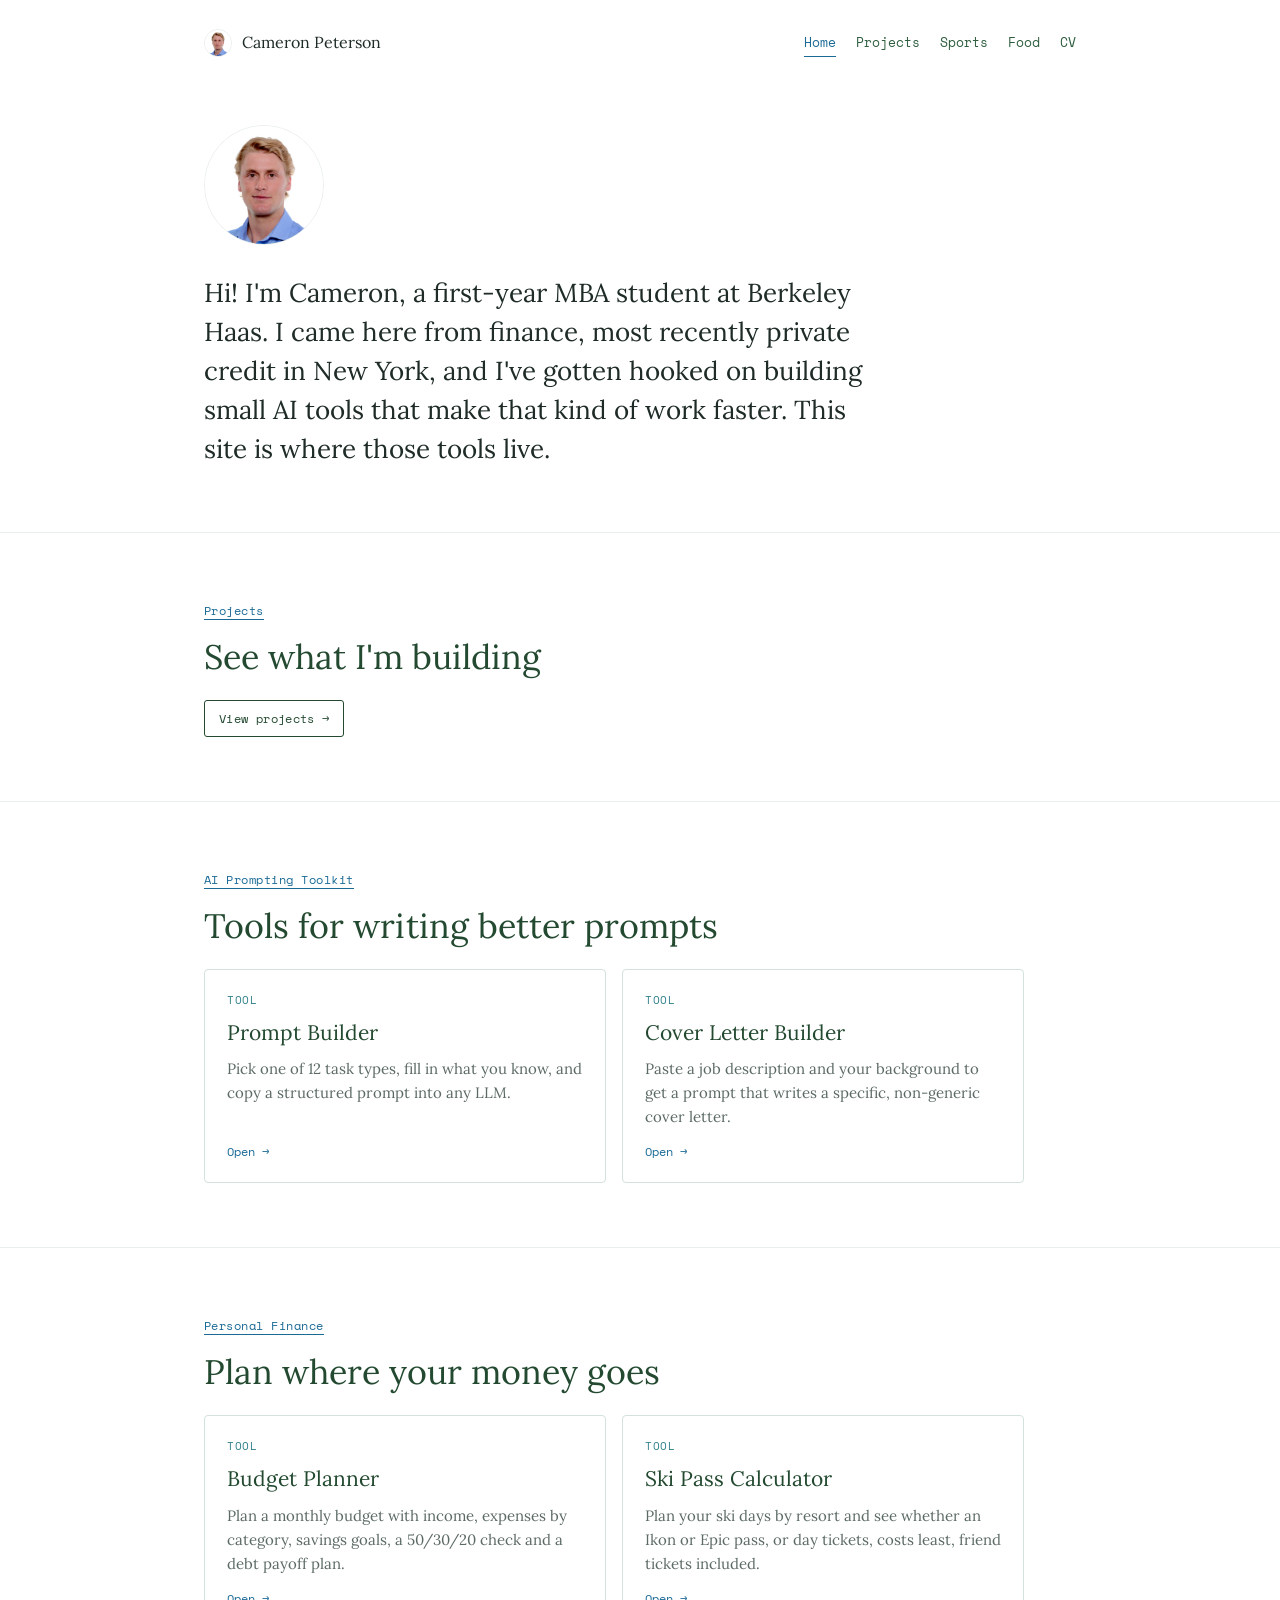
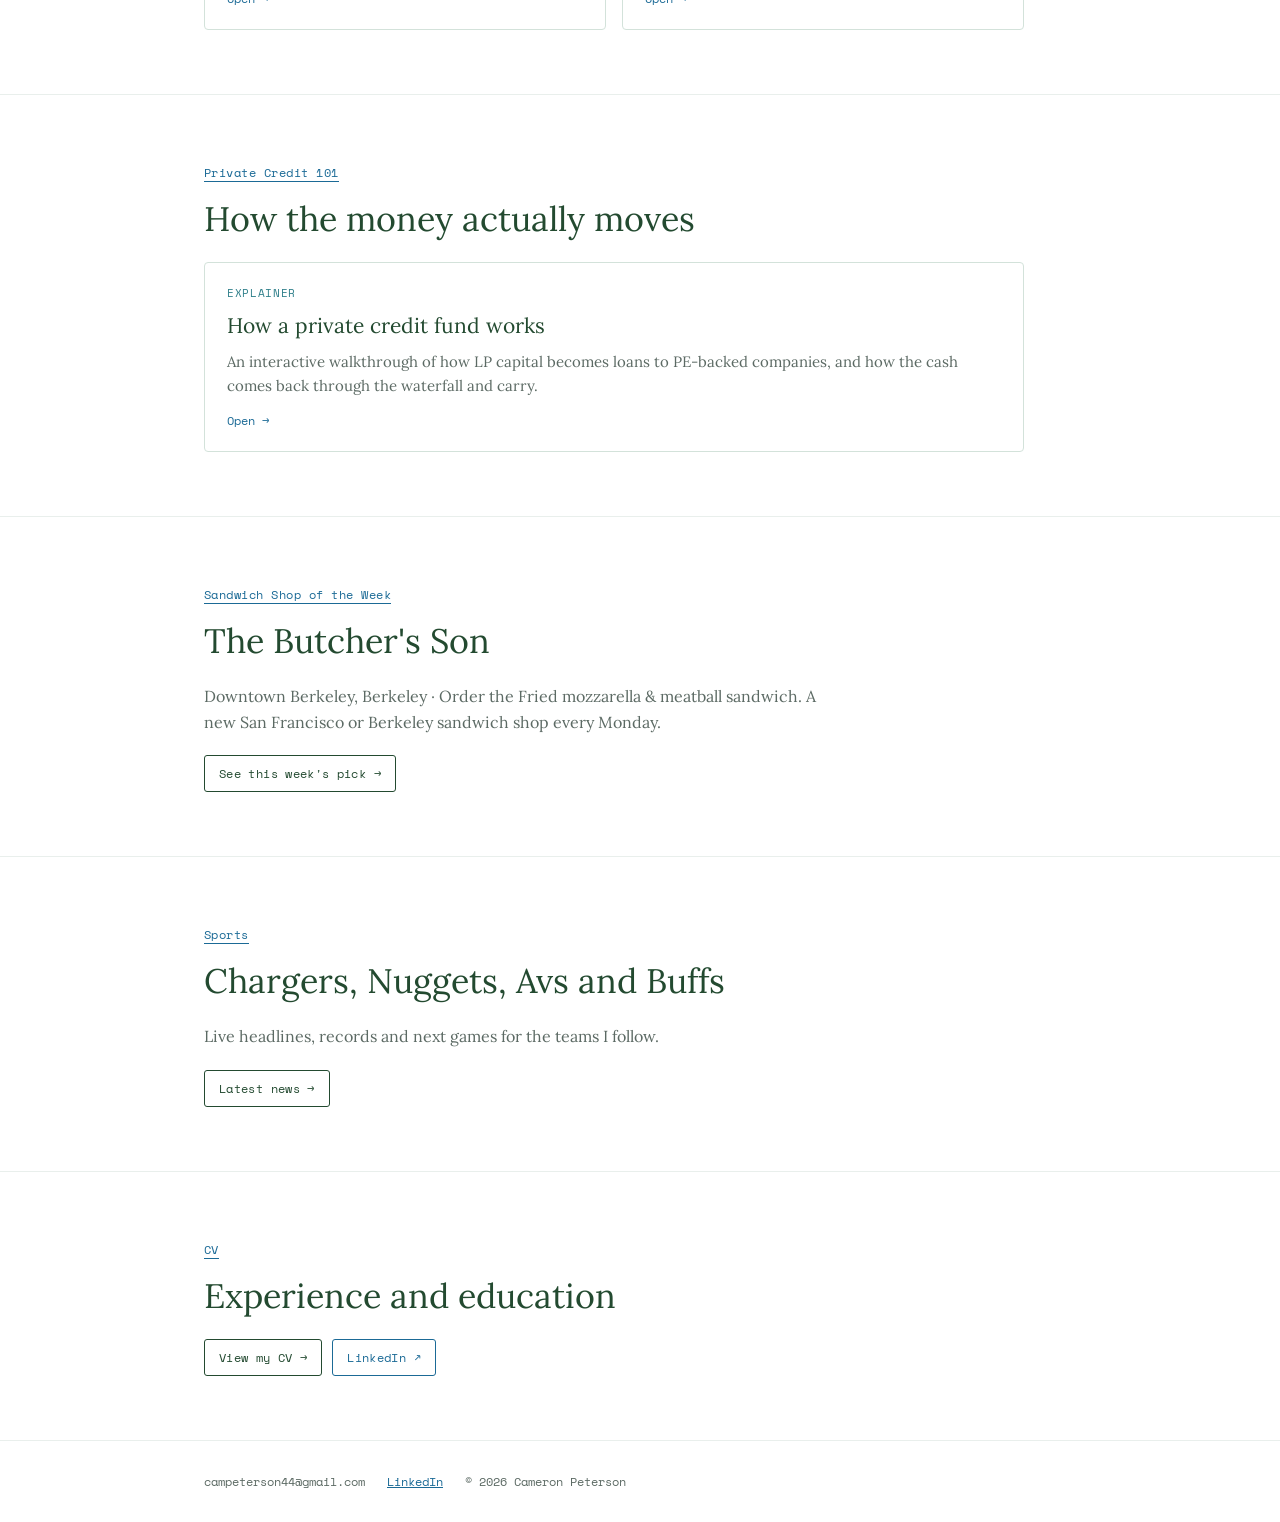
==== commit 42eae478: "Revert green redesign and scroll decorations Co-Authored-By: Claude Opus 5.5 <noreply@anthropic.com>" ====
--- a/index.html
+++ b/index.html
@@ -18,13 +18,13 @@
 <meta name="twitter:card" content="summary_large_image">
 <link rel="icon" href="favicon.svg" type="image/svg+xml">
 <link rel="apple-touch-icon" href="apple-touch-icon.png">
-<link rel="stylesheet" href="style.css?v=9">
+<link rel="stylesheet" href="style.css?v=8">
 </head>
-<body><main id="m" class="home"></main><script src="site.js?v=9"></script><script src="sandwiches.js?v=9"></script><script>
+<body><main id="m"></main><script src="site.js?v=8"></script><script src="sandwiches.js?v=8"></script><script>
 shell("Home");
 const card=t=>`<a class="card" href="${t.url}"><span class="k">${t.k||"Tool"}</span><span class="t">${t.title}</span><span class="d">${t.desc}</span><span class="go">Open →</span></a>`;
 m.innerHTML=
- band(`<div class="hero-panel"><img class="portrait" src="${SITE.photo}" alt="${SITE.name}" width="120" height="120"><p class="intro">${SITE.intro}</p><ul class="hero-tags"><li>Berkeley Haas MBA ’28</li><li>Finance &amp; fintech</li><li>Skier</li><li>Fly fisher</li><li>Sandwich hunter</li></ul></div>`,"hero")
+ band(`<img class="portrait" src="${SITE.photo}" alt="${SITE.name}" width="120" height="120"><p class="intro">${SITE.intro}</p>`)
 +band(`<a class="eyebrow" href="projects.html">Projects</a><h2>See what I'm building</h2><a class="btn" href="projects.html">View projects →</a>`)
 +band(`<a class="eyebrow" href="projects.html">AI Prompting Toolkit</a><h2>Tools for writing better prompts</h2><div class="cards">${SITE.tools.map(card).join("")}</div>`)
 +band(`<a class="eyebrow" href="budget.html">Personal Finance</a><h2>Plan where your money goes</h2><div class="cards">${SITE.finance.map(card).join("")}</div>`)
@@ -33,4 +33,4 @@
 +band(`<a class="eyebrow" href="sports.html">Sports</a><h2>Chargers, Nuggets, Avs and Buffs</h2><p class="lede" style="margin-bottom:20px">Live headlines, records and next games for the teams I follow.</p><a class="btn" href="sports.html">Latest news →</a>`)
 +(SITE.essays.length?band(`<a class="eyebrow" href="essays.html">Essays</a><h2>Writing and ideas</h2><a class="btn" href="essays.html">Read my essays →</a>`):"")
 +band(`<a class="eyebrow" href="cv.html">CV</a><h2>Experience and education</h2><div class="btns"><a class="btn" href="cv.html">View my CV →</a><a class="btn ghost" href="${SITE.linkedin}">LinkedIn ↗</a></div>`);
-</script><script src="decor.js?v=9"></script></body></html>
+</script></body></html>
--- a/style.css
+++ b/style.css
@@ -1,6 +1,6 @@
 @import url("https://fonts.googleapis.com/css2?family=Lora:ital,wght@0,400;0,500;1,400&family=Space+Mono:wght@400;700&display=swap");
 /* Always white, like Ian's. Forest green for headings/chips, ocean blue for links/nav/actions. */
-:root{--bg:#ffffff;--fg:#1e2b26;--mut:#5c6a64;--blue:#1b6a96;--green:#2e5e3e;--teal:#2f7f8a;--deep:#234a30;--tint:#f4f8f6;--edge:#d3e2da;--line:#e9efec;--bad:#b3261e;--needbg:#e3efe7;--wantbg:#e1eef6;--debtbg:#e0f0f1;--gold:#a8741a;--goldlt:#d9ad5b;--mint:#eef6f1;--sage:#cfe3d6;--leaf:#4f8a63;--cugold:#cfb87c;
+:root{--bg:#ffffff;--fg:#1e2b26;--mut:#5c6a64;--blue:#1b6a96;--green:#2e5e3e;--teal:#2f7f8a;--deep:#234a30;--tint:#f4f8f6;--edge:#d3e2da;--line:#e9efec;--bad:#b3261e;--needbg:#e3efe7;--wantbg:#e1eef6;--debtbg:#e0f0f1;--gold:#a8741a;--goldlt:#d9ad5b;
   --serif:Lora,Georgia,serif;--mono:"Space Mono",Consolas,"Courier New",monospace;color-scheme:light}
 *{box-sizing:border-box}
 html{-webkit-text-size-adjust:100%}
@@ -345,67 +345,3 @@
 .past .when{display:block}
 @media(max-width:860px){.shop{grid-template-columns:minmax(0,1fr);gap:28px}.shop-map{position:static}}
 @media(max-width:700px){.shop-name{font-size:34px}}
-
-/* ---------- more green ---------- */
-header{border-top:4px solid var(--green)}
-footer{background:var(--deep);color:#cfe3d6;border-top:0}
-footer a{color:#fff}
-main.home>.band:nth-child(even){background:var(--mint)}
-main.home>.band{border-top-color:var(--sage)}
-main.home>.band.hero{border-top:0}
-main.home>.band.hero>.wrap{padding-block:12px 56px}
-.hero-panel{position:relative;overflow:hidden;background-color:var(--deep);color:#f4faf6;border-radius:8px;padding:48px 52px;
-  background-image:url("data:image/svg+xml,%3Csvg xmlns='http://www.w3.org/2000/svg' width='560' height='380' viewBox='0 0 560 380'%3E%3Cg fill='none' stroke='%234f8a63' stroke-width='1.3' opacity='.55'%3E%3Cpath d='M400 50c66 10 120 64 110 130s-78 108-152 102-130-54-120-118 96-124 162-114z'/%3E%3Cpath d='M398 84c44 8 82 44 74 90s-52 76-104 72-90-38-84-82 70-88 114-80z'/%3E%3Cpath d='M396 116c26 5 48 26 44 52s-30 45-61 43-53-22-50-48 41-51 67-47z'/%3E%3Cpath d='M392 142c11 2 20 11 18 22s-13 19-25 18-22-9-21-20 17-22 28-20z'/%3E%3Cpath d='M-20 310c80-40 160-20 230 10s180 42 360-12'/%3E%3Cpath d='M-20 345c90-35 170-15 240 12s180 36 350-10'/%3E%3Cpath d='M-20 276c70-45 150-30 220 2s190 46 370-16'/%3E%3Cpath d='M30 30c52-20 114 0 134 42s-10 92-62 97-104-20-114-62 0-62 42-77z'/%3E%3Cpath d='M50 58c30-12 68 0 80 25s-6 56-37 59-62-12-68-37 0-37 25-47z'/%3E%3C/g%3E%3C/svg%3E");
-  background-repeat:no-repeat;background-position:right -60px center;background-size:640px auto}
-.hero-panel .portrait{border:3px solid #fff;box-shadow:0 0 0 4px rgba(255,255,255,.12)}
-.hero-panel .intro{color:#f4faf6}
-.hero-tags{display:flex;flex-wrap:wrap;gap:8px;list-style:none;padding:0;margin:26px 0 0}
-.hero-tags li{font:12px var(--mono);letter-spacing:.03em;color:#e3f0e7;background:rgba(255,255,255,.1);border:1px solid rgba(255,255,255,.22);border-radius:3px;padding:6px 10px}
-.card:hover{background:var(--mint)}
-main.home>.band:nth-child(even) .card:hover{background:#fff}
-@media(max-width:700px){.hero-panel{padding:32px 24px;background-size:520px auto;background-position:right -160px top -40px}}
-
-/* ---------- scroll decorations (home, wide screens only) ---------- */
-.deco{position:fixed;inset:0;pointer-events:none;z-index:5;display:none}
-@media(min-width:1300px){.deco{display:block}}
-.rail{position:absolute;top:0;bottom:0;width:calc((100vw - 1000px)/2)}
-.rail.l{left:0}.rail.r{right:0}
-.rail .d{position:absolute;left:50%;transform:translateX(-50%)}
-.d-chart{top:17vh;width:150px;background:#fff;border:1px solid var(--sage);border-radius:6px;padding:10px 10px 6px;box-shadow:0 6px 18px rgba(35,74,48,.08)}
-.d-chart .tkr{display:flex;justify-content:space-between;font:11px var(--mono);color:var(--mut);margin-bottom:4px}
-.d-chart .tkr b{color:var(--green);font-weight:700}
-.d-chart svg{display:block;width:100%;height:auto;overflow:visible}
-.d-chart .grid line{stroke:var(--line);stroke-width:1}
-#dLine{fill:none;stroke:var(--green);stroke-width:2.5;stroke-linecap:round;stroke-linejoin:round}
-#dArea{fill:var(--mint);stroke:none}
-#dDot{fill:var(--green);stroke:#fff;stroke-width:2}
-.d-candles{top:45vh;width:130px}
-.d-candles svg{display:block;width:100%;height:auto;overflow:visible}
-.cdl{transform-box:fill-box;transform-origin:center}
-.cdl line{stroke:var(--mut);stroke-width:1.5}
-.cdl.up rect{fill:var(--green)}.cdl.dn rect{fill:var(--sage)}
-.d-coin{top:63vh}
-.coin{width:64px;height:64px;border-radius:50%;display:grid;place-items:center;background:radial-gradient(circle at 35% 30%,#6aa37d,var(--green) 70%);border:3px solid var(--cugold);color:#fff;font:700 28px var(--serif);box-shadow:0 6px 14px rgba(35,74,48,.18)}
-.d-pennant{top:77vh;width:150px}
-.d-pennant svg{display:block;width:100%;height:auto;overflow:visible}
-.d-pennant .pole{stroke:#5c6a64;stroke-width:3;stroke-linecap:round}
-.d-pennant .flag{transform-box:fill-box;transform-origin:left center}
-.d-pennant .pf{fill:#161616}.d-pennant .ph{fill:var(--cugold)}
-.d-pennant .pcu{font:700 26px var(--serif);fill:var(--cugold)}
-.d-pennant .psk{font:700 9.5px var(--mono);fill:var(--cugold);letter-spacing:.06em}
-.slope{position:absolute;top:5vh;left:50%;transform:translateX(-50%);height:92vh;width:auto;max-width:96%;overflow:visible}
-.mt-b{fill:var(--sage)}.mt-f{fill:var(--leaf)}.cap{fill:#fff}
-.piste{fill:none;stroke:var(--mint);stroke-width:30;stroke-linecap:round}
-.track{fill:none;stroke:#9cc1aa;stroke-width:2.5;stroke-linecap:round;stroke-dasharray:4 0}
-#dTrees polygon{fill:var(--green)}#dTrees rect{fill:#6b4f3a}
-.sign line{stroke:#5c6a64;stroke-width:1.5}
-.s-green{fill:#2f8f4e}.s-blue{fill:var(--blue)}.s-black{fill:#161616}
-.skier .ski{stroke:#1e2b26;stroke-width:2.5;stroke-linecap:round}
-.skier .leg{fill:none;stroke:var(--deep);stroke-width:3.2;stroke-linecap:round}
-.skier .torso{stroke:var(--green);stroke-width:6;stroke-linecap:round}
-.skier .pole{stroke:#5c6a64;stroke-width:1.4;stroke-linecap:round}
-.skier .face{fill:#f1c9a5}.skier .hat{fill:var(--blue)}
-.flakes{position:absolute;inset:0;overflow:hidden}
-.flakes i{position:absolute;top:-20px;font-style:normal;color:#a9c7b4;animation:fall linear infinite}
-@keyframes fall{from{transform:translate(0,-5vh) rotate(0)}to{transform:translate(18px,105vh) rotate(180deg)}}
-@media(prefers-reduced-motion:reduce){.flakes{display:none}}
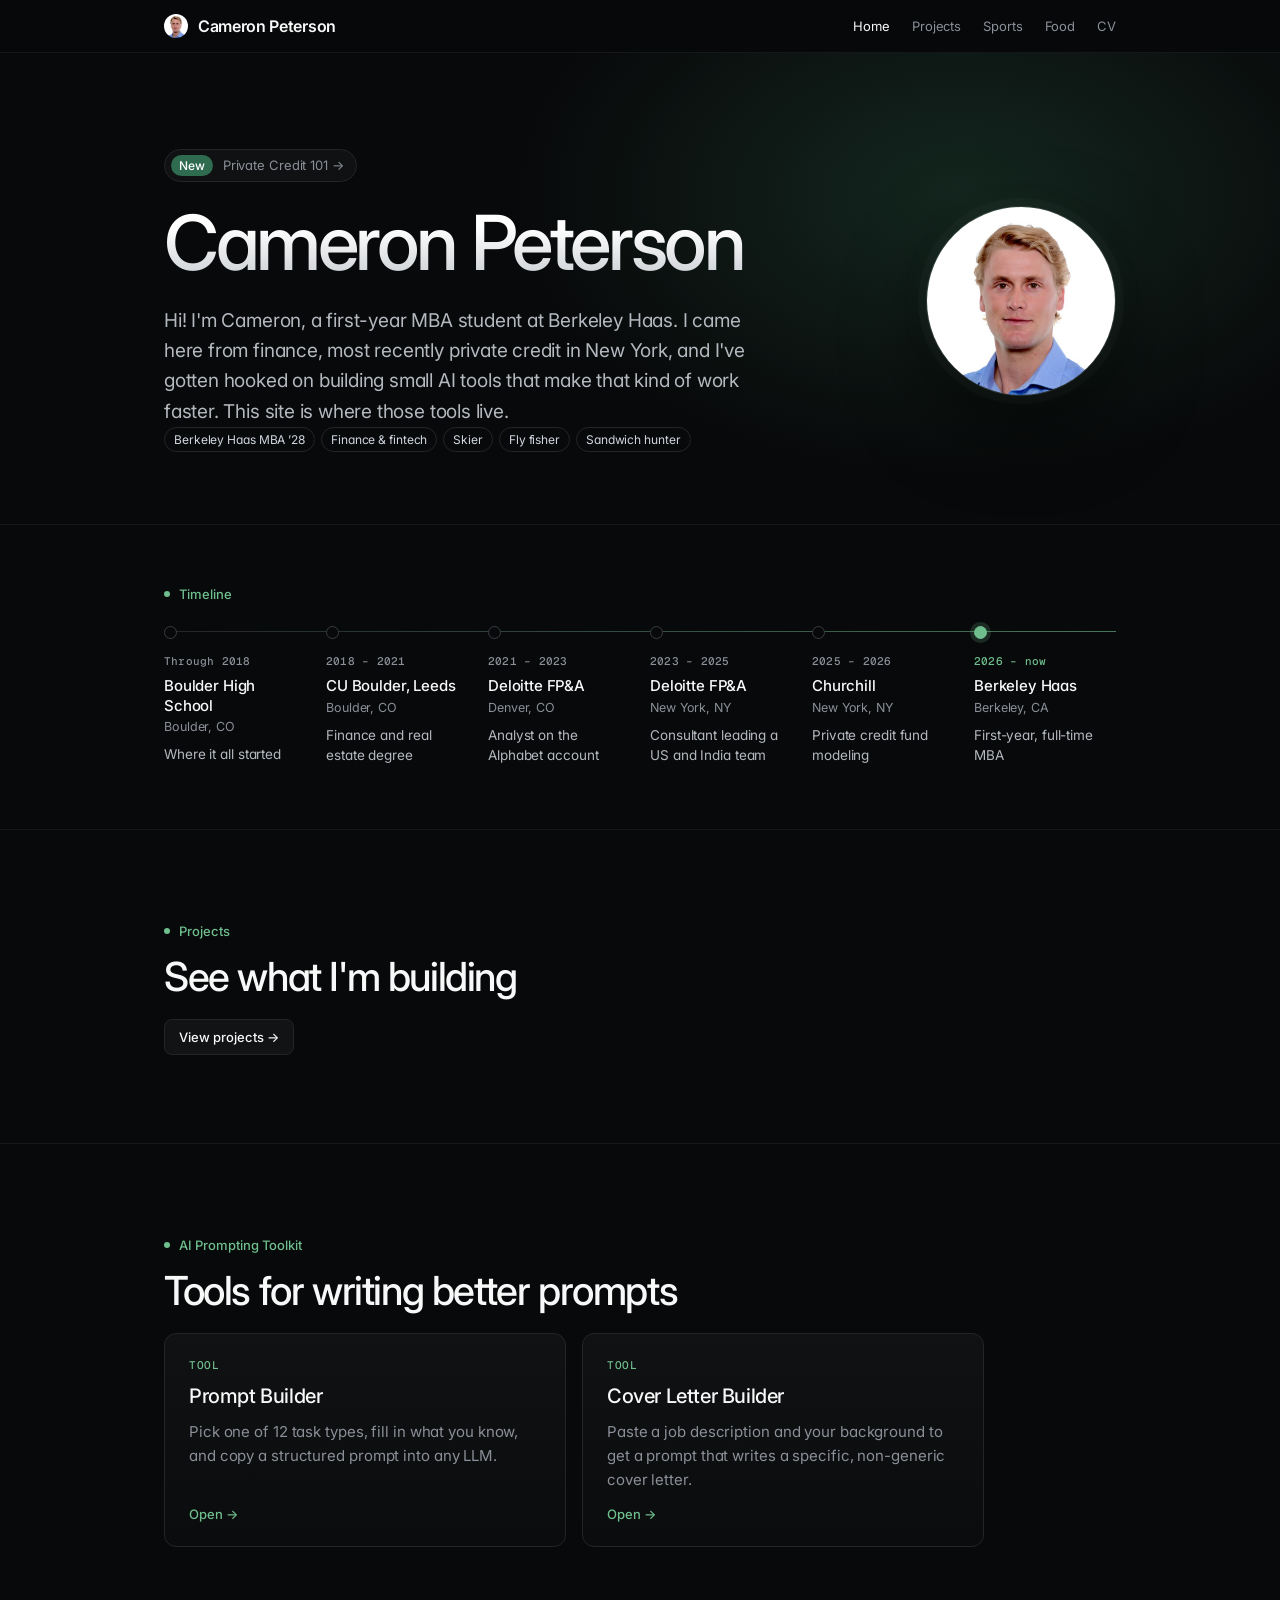
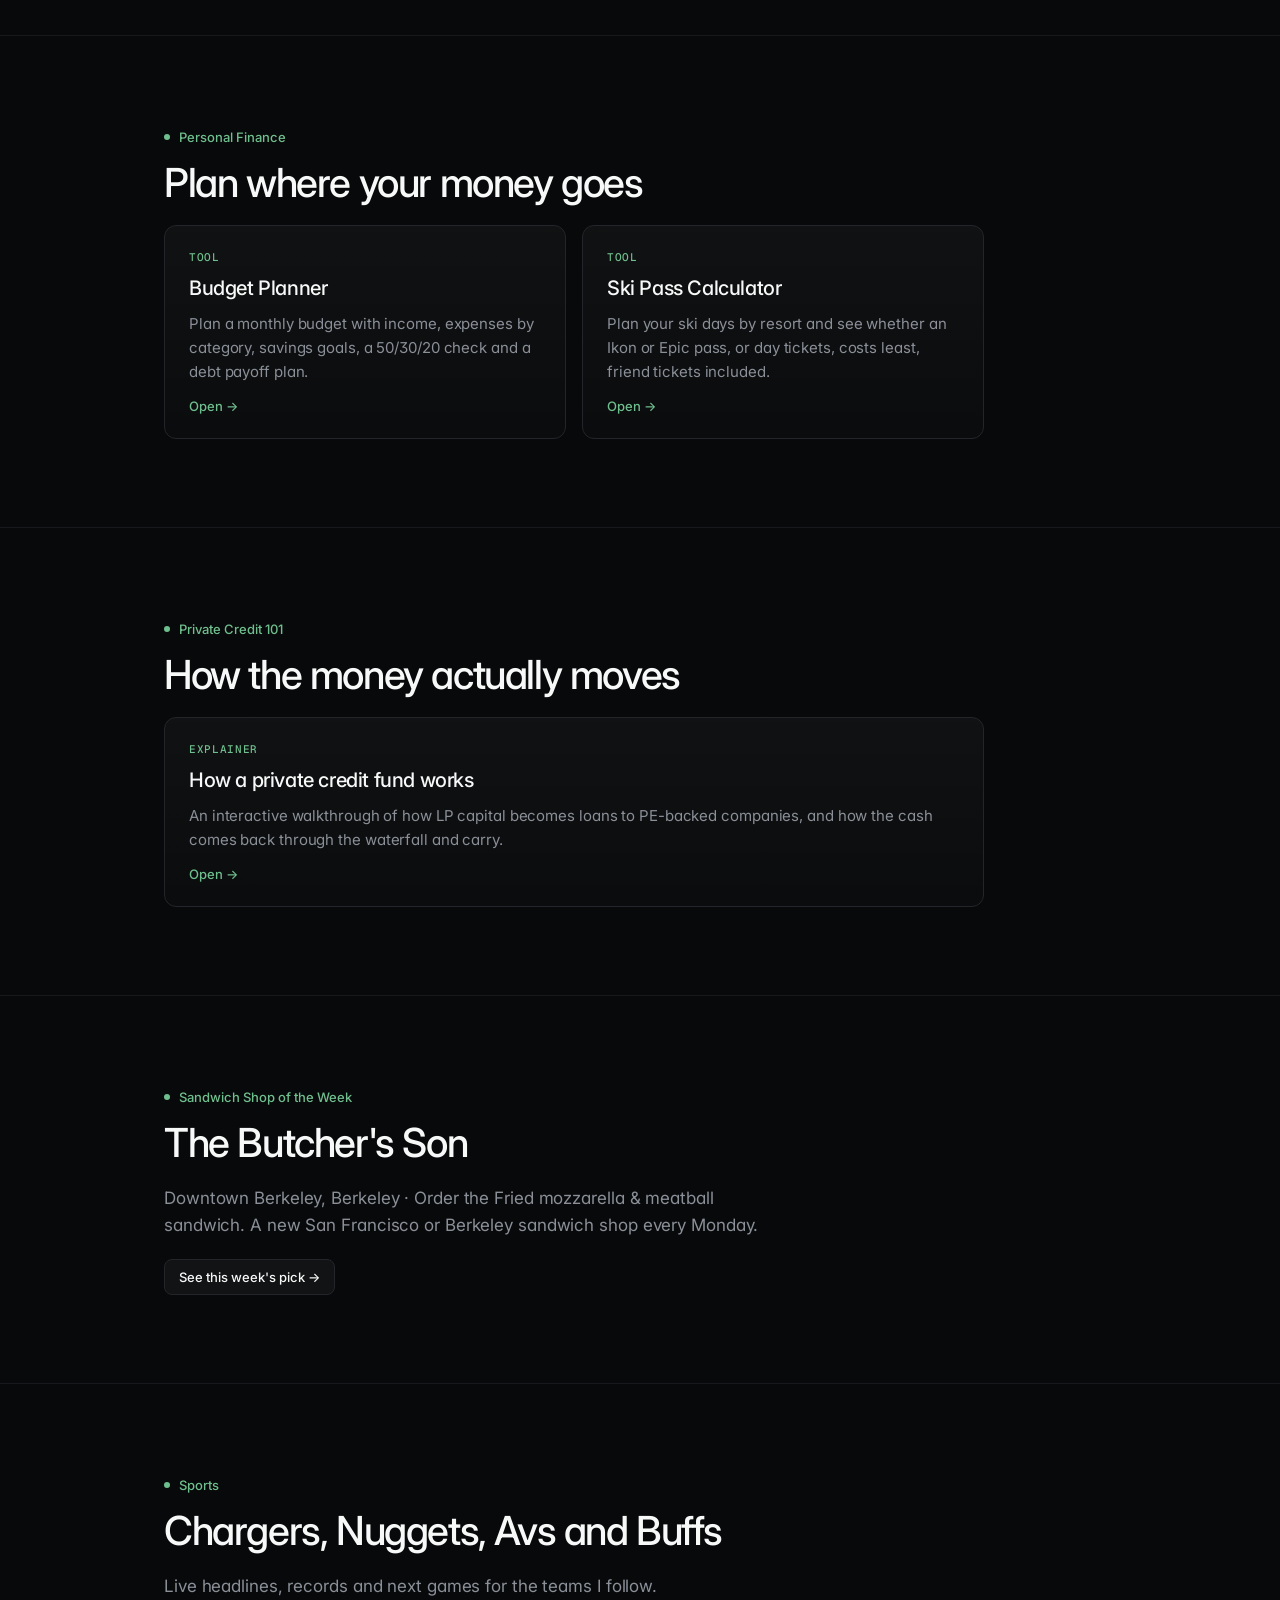
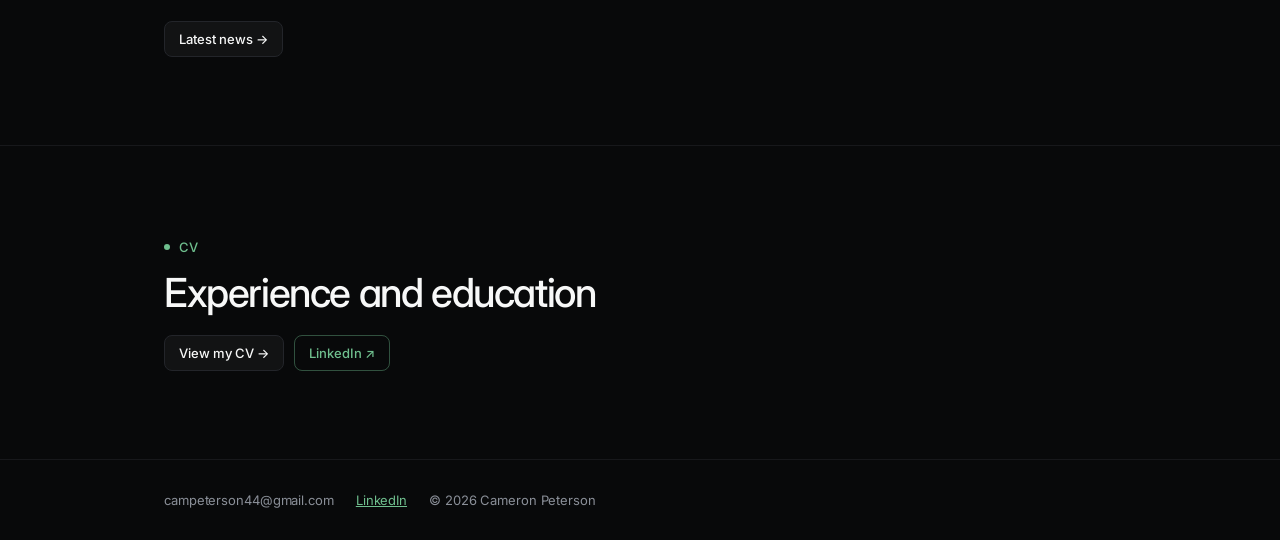
==== commit 58e6c0f4: "Add files via upload" ====
--- a/index.html
+++ b/index.html
@@ -18,13 +18,29 @@
 <meta name="twitter:card" content="summary_large_image">
 <link rel="icon" href="favicon.svg" type="image/svg+xml">
 <link rel="apple-touch-icon" href="apple-touch-icon.png">
-<link rel="stylesheet" href="style.css?v=8">
+<link rel="stylesheet" href="style.css?v=10">
 </head>
-<body><main id="m"></main><script src="site.js?v=8"></script><script src="sandwiches.js?v=8"></script><script>
+<body><main id="m" class="home"></main><script src="site.js?v=10"></script><script src="sandwiches.js?v=10"></script><script>
 shell("Home");
 const card=t=>`<a class="card" href="${t.url}"><span class="k">${t.k||"Tool"}</span><span class="t">${t.title}</span><span class="d">${t.desc}</span><span class="go">Open →</span></a>`;
 m.innerHTML=
- band(`<img class="portrait" src="${SITE.photo}" alt="${SITE.name}" width="120" height="120"><p class="intro">${SITE.intro}</p>`)
+ band(`<div class="hero-grid">
+ <div class="hero-copy">
+  <a class="new" href="private-credit.html"><b>New</b>Private Credit 101 →</a>
+  <h1 class="display">${SITE.name}</h1>
+  <p class="intro">${SITE.intro}</p>
+  <ul class="pills hero-pills"><li>Berkeley Haas MBA ’28</li><li>Finance &amp; fintech</li><li>Skier</li><li>Fly fisher</li><li>Sandwich hunter</li></ul>
+ </div>
+ <div class="hero-photo"><img src="${SITE.photo}" alt="${SITE.name}" width="320" height="320"></div>
+</div>`,"hero")
++band(`<p class="eyebrow">Timeline</p><ol class="tl">${[
+  ["Through 2018","Boulder High School","Boulder, CO","Where it all started"],
+  ["2018 – 2021","CU Boulder, Leeds","Boulder, CO","Finance and real estate degree"],
+  ["2021 – 2023","Deloitte FP&amp;A","Denver, CO","Analyst on the Alphabet account"],
+  ["2023 – 2025","Deloitte FP&amp;A","New York, NY","Consultant leading a US and India team"],
+  ["2025 – 2026","Churchill","New York, NY","Private credit fund modeling"],
+  ["2026 – now","Berkeley Haas","Berkeley, CA","First-year, full-time MBA"]
+ ].map((s,i,a)=>`<li${i==a.length-1?' class="now"':''}><span class="when">${s[0]}</span><b>${s[1]}</b><span class="where">${s[2]}</span><span class="blurb">${s[3]}</span></li>`).join("")}</ol>`,"tl-band")
 +band(`<a class="eyebrow" href="projects.html">Projects</a><h2>See what I'm building</h2><a class="btn" href="projects.html">View projects →</a>`)
 +band(`<a class="eyebrow" href="projects.html">AI Prompting Toolkit</a><h2>Tools for writing better prompts</h2><div class="cards">${SITE.tools.map(card).join("")}</div>`)
 +band(`<a class="eyebrow" href="budget.html">Personal Finance</a><h2>Plan where your money goes</h2><div class="cards">${SITE.finance.map(card).join("")}</div>`)
--- a/style.css
+++ b/style.css
@@ -1,7 +1,8 @@
-@import url("https://fonts.googleapis.com/css2?family=Lora:ital,wght@0,400;0,500;1,400&family=Space+Mono:wght@400;700&display=swap");
+@import url("https://fonts.googleapis.com/css2?family=Inter:wght@400;500;600&family=Geist+Mono:wght@400;500;700&display=swap");
 /* Always white, like Ian's. Forest green for headings/chips, ocean blue for links/nav/actions. */
-:root{--bg:#ffffff;--fg:#1e2b26;--mut:#5c6a64;--blue:#1b6a96;--green:#2e5e3e;--teal:#2f7f8a;--deep:#234a30;--tint:#f4f8f6;--edge:#d3e2da;--line:#e9efec;--bad:#b3261e;--needbg:#e3efe7;--wantbg:#e1eef6;--debtbg:#e0f0f1;--gold:#a8741a;--goldlt:#d9ad5b;
-  --serif:Lora,Georgia,serif;--mono:"Space Mono",Consolas,"Courier New",monospace;color-scheme:light}
+/* Dark "builder" theme: near-black neutrals, forest-green accent (#2F6B4F), Geist + Geist Mono. */
+:root{--bg:#111211;--fg:#ecedeb;--mut:#9a9c98;--blue:#7fc9a0;--green:#5cb487;--teal:#7fc9a0;--deep:#ecedeb;--tint:#181a18;--edge:#2e302d;--line:#232523;--bad:#f2766b;--needbg:#1c2b23;--wantbg:#1b2530;--debtbg:#1a2a2b;--gold:#d0a24e;--goldlt:#e3c27f;--mint:#161716;--sage:#2e302d;--leaf:#2f4a3a;--cugold:#cfb87c;--alt:#8fb4d9;--accent:#2F6B4F;
+  --serif:Geist,system-ui,-apple-system,"Segoe UI",sans-serif;--mono:"Geist Mono",ui-monospace,Consolas,monospace;color-scheme:dark}
 *{box-sizing:border-box}
 html{-webkit-text-size-adjust:100%}
 body{margin:0;background:var(--bg);color:var(--fg);font:16px/1.6 var(--serif)}
@@ -345,3 +346,256 @@
 .past .when{display:block}
 @media(max-width:860px){.shop{grid-template-columns:minmax(0,1fr);gap:28px}.shop-map{position:static}}
 @media(max-width:700px){.shop-name{font-size:34px}}
+
+/* ---------- more green ---------- */
+header{border-top:4px solid var(--green)}
+footer{background:var(--deep);color:#cfe3d6;border-top:0}
+footer a{color:#fff}
+main.home>.band:nth-child(even){background:var(--mint)}
+main.home>.band{border-top-color:var(--sage)}
+main.home>.band.hero{border-top:0}
+main.home>.band.hero>.wrap{padding-block:12px 56px}
+.hero-panel{position:relative;overflow:hidden;background-color:var(--deep);color:#f4faf6;border-radius:8px;padding:48px 52px;
+  background-image:url("data:image/svg+xml,%3Csvg xmlns='http://www.w3.org/2000/svg' width='560' height='380' viewBox='0 0 560 380'%3E%3Cg fill='none' stroke='%234f8a63' stroke-width='1.3' opacity='.55'%3E%3Cpath d='M400 50c66 10 120 64 110 130s-78 108-152 102-130-54-120-118 96-124 162-114z'/%3E%3Cpath d='M398 84c44 8 82 44 74 90s-52 76-104 72-90-38-84-82 70-88 114-80z'/%3E%3Cpath d='M396 116c26 5 48 26 44 52s-30 45-61 43-53-22-50-48 41-51 67-47z'/%3E%3Cpath d='M392 142c11 2 20 11 18 22s-13 19-25 18-22-9-21-20 17-22 28-20z'/%3E%3Cpath d='M-20 310c80-40 160-20 230 10s180 42 360-12'/%3E%3Cpath d='M-20 345c90-35 170-15 240 12s180 36 350-10'/%3E%3Cpath d='M-20 276c70-45 150-30 220 2s190 46 370-16'/%3E%3Cpath d='M30 30c52-20 114 0 134 42s-10 92-62 97-104-20-114-62 0-62 42-77z'/%3E%3Cpath d='M50 58c30-12 68 0 80 25s-6 56-37 59-62-12-68-37 0-37 25-47z'/%3E%3C/g%3E%3C/svg%3E");
+  background-repeat:no-repeat;background-position:right -60px center;background-size:640px auto}
+.hero-panel .portrait{border:3px solid #fff;box-shadow:0 0 0 4px rgba(255,255,255,.12)}
+.hero-panel .intro{color:#f4faf6}
+.hero-tags{display:flex;flex-wrap:wrap;gap:8px;list-style:none;padding:0;margin:26px 0 0}
+.hero-tags li{font:12px var(--mono);letter-spacing:.03em;color:#e3f0e7;background:rgba(255,255,255,.1);border:1px solid rgba(255,255,255,.22);border-radius:3px;padding:6px 10px}
+.card:hover{background:var(--mint)}
+main.home>.band:nth-child(even) .card:hover{background:#fff}
+@media(max-width:700px){.hero-panel{padding:32px 24px;background-size:520px auto;background-position:right -160px top -40px}}
+
+/* ---------- scroll decorations (home, wide screens only) ---------- */
+.deco{position:fixed;inset:0;pointer-events:none;z-index:5;display:none}
+@media(min-width:1300px){.deco{display:block}}
+.rail{position:absolute;top:0;bottom:0;width:calc((100vw - 1000px)/2)}
+.rail.l{left:0}.rail.r{right:0}
+.rail .d{position:absolute;left:50%;transform:translateX(-50%)}
+.d-chart{top:17vh;width:150px;background:#fff;border:1px solid var(--sage);border-radius:6px;padding:10px 10px 6px;box-shadow:0 6px 18px rgba(35,74,48,.08)}
+.d-chart .tkr{display:flex;justify-content:space-between;font:11px var(--mono);color:var(--mut);margin-bottom:4px}
+.d-chart .tkr b{color:var(--green);font-weight:700}
+.d-chart svg{display:block;width:100%;height:auto;overflow:visible}
+.d-chart .grid line{stroke:var(--line);stroke-width:1}
+#dLine{fill:none;stroke:var(--green);stroke-width:2.5;stroke-linecap:round;stroke-linejoin:round}
+#dArea{fill:var(--mint);stroke:none}
+#dDot{fill:var(--green);stroke:#fff;stroke-width:2}
+.d-candles{top:45vh;width:130px}
+.d-candles svg{display:block;width:100%;height:auto;overflow:visible}
+.cdl{transform-box:fill-box;transform-origin:center}
+.cdl line{stroke:var(--mut);stroke-width:1.5}
+.cdl.up rect{fill:var(--green)}.cdl.dn rect{fill:var(--sage)}
+.d-coin{top:63vh}
+.coin{width:64px;height:64px;border-radius:50%;display:grid;place-items:center;background:radial-gradient(circle at 35% 30%,#6aa37d,var(--green) 70%);border:3px solid var(--cugold);color:#fff;font:700 28px var(--serif);box-shadow:0 6px 14px rgba(35,74,48,.18)}
+.d-pennant{top:77vh;width:150px}
+.d-pennant svg{display:block;width:100%;height:auto;overflow:visible}
+.d-pennant .pole{stroke:#5c6a64;stroke-width:3;stroke-linecap:round}
+.d-pennant .flag{transform-box:fill-box;transform-origin:left center}
+.d-pennant .pf{fill:#161616}.d-pennant .ph{fill:var(--cugold)}
+.d-pennant .pcu{font:700 26px var(--serif);fill:var(--cugold)}
+.d-pennant .psk{font:700 9.5px var(--mono);fill:var(--cugold);letter-spacing:.06em}
+.slope{position:absolute;top:5vh;left:50%;transform:translateX(-50%);height:92vh;width:auto;max-width:96%;overflow:visible}
+.mt-b{fill:var(--sage)}.mt-f{fill:var(--leaf)}.cap{fill:#fff}
+.piste{fill:none;stroke:var(--mint);stroke-width:30;stroke-linecap:round}
+.track{fill:none;stroke:#9cc1aa;stroke-width:2.5;stroke-linecap:round;stroke-dasharray:4 0}
+#dTrees polygon{fill:var(--green)}#dTrees rect{fill:#6b4f3a}
+.sign line{stroke:#5c6a64;stroke-width:1.5}
+.s-green{fill:#2f8f4e}.s-blue{fill:var(--blue)}.s-black{fill:#161616}
+.skier .ski{stroke:#1e2b26;stroke-width:2.5;stroke-linecap:round}
+.skier .leg{fill:none;stroke:var(--deep);stroke-width:3.2;stroke-linecap:round}
+.skier .torso{stroke:var(--green);stroke-width:6;stroke-linecap:round}
+.skier .pole{stroke:#5c6a64;stroke-width:1.4;stroke-linecap:round}
+.skier .face{fill:#f1c9a5}.skier .hat{fill:var(--blue)}
+.flakes{position:absolute;inset:0;overflow:hidden}
+.flakes i{position:absolute;top:-20px;font-style:normal;color:#a9c7b4;animation:fall linear infinite}
+@keyframes fall{from{transform:translate(0,-5vh) rotate(0)}to{transform:translate(18px,105vh) rotate(180deg)}}
+@media(prefers-reduced-motion:reduce){.flakes{display:none}}
+
+/* ---------- dark builder theme overrides ---------- */
+body{-webkit-font-smoothing:antialiased}
+::selection{background:var(--accent);color:#fff}
+h1,h2,h3{font-weight:500;letter-spacing:-.025em}
+h1{color:var(--fg);line-height:1.1}
+h2{line-height:1.2}
+.intro{letter-spacing:-.01em;line-height:1.45}
+.skip{color:var(--bg)}
+header{border-top:0;border-bottom:1px solid var(--line)}
+.brand span{font:500 14px var(--mono)}
+.brand img{border-color:var(--edge)}
+nav a{color:var(--mut)}
+nav a:hover{color:var(--fg)}
+nav a.on{color:var(--blue);border-bottom-color:var(--blue)}
+.eyebrow::before{content:"> "}
+.btn{color:var(--fg);border-color:#3a3c39;border-radius:6px;padding:10px 16px}
+.btn:hover{background:var(--fg);border-color:var(--fg);color:var(--bg)}
+.btn.solid{background:var(--accent);border-color:var(--accent);color:#fff}
+.btn.solid:hover{background:#3a8261;border-color:#3a8261;color:#fff}
+.btn.ghost{color:var(--blue);border-color:var(--blue)}
+.btn.ghost:hover{background:var(--blue);color:var(--bg)}
+.btn.danger{color:#1a0d0c}
+.card{background:var(--tint);border-color:var(--edge);border-radius:8px}
+.card .t{font-weight:500;letter-spacing:-.01em}
+.card:hover,main.home>.band:nth-child(even) .card:hover{background:#1c1e1c;border-color:var(--accent)}
+.chip,.pc-steps button{background:var(--tint)}
+.chip[aria-pressed="true"],.pc-steps button[aria-selected="true"]{background:var(--accent);border-color:var(--accent);color:#fff}
+.pc-steps button[aria-selected="true"] span{color:var(--accent)}
+.order li::before{background:var(--accent)}
+.tag.want,.pk.ep{color:var(--alt)}
+.fill.want,.dot.want,.lpb,.w-lps{background:var(--alt)}
+.node.on rect{fill:var(--bg)}
+input::placeholder,textarea::placeholder{color:#6d6f6b}
+footer{background:var(--bg);color:var(--mut);border-top:1px solid var(--line)}
+footer a{color:var(--blue)}
+main.home>.band:nth-child(even){background:transparent}
+main.home>.band{border-top-color:var(--line)}
+.hero-panel{background-color:var(--tint);color:var(--fg);border:1px solid var(--edge)}
+.hero-panel .intro{color:var(--fg)}
+.hero-panel .portrait{border:2px solid var(--edge);box-shadow:none}
+.hero-tags li{color:var(--mut);background:transparent;border-color:var(--edge)}
+.d-chart{background:var(--tint);border-color:var(--edge);box-shadow:none}
+#dDot{stroke:var(--bg)}
+.piste{stroke:#1f221f}
+.skier .ski{stroke:var(--fg)}
+.s-black,.d-pennant .pf{stroke:var(--mut);stroke-width:1}
+
+/* ---------- Linear-style refresh: near-black, forest green + white ---------- */
+:root{--bg:#08090a;--fg:#f7f8f8;--mut:#8a8f98;--tint:#0f1011;--edge:#23252a;--line:#17181b;
+  --blue:#6fbf8e;--green:#6fbf8e;--teal:#8fcfa8;--deep:#f7f8f8;--accent:#2F6B4F;--mint:#0f1011;--sage:#23252a;--leaf:#163526;
+  --soft:#b4b8bf;--serif:Inter,system-ui,-apple-system,"Segoe UI",sans-serif}
+body{font-feature-settings:"cv11","ss01";letter-spacing:-.006em}
+.wrap{max-width:1080px}
+::selection{background:var(--accent);color:#fff}
+
+/* header: sticky, translucent, nav right, white pill CTA */
+header{position:sticky;top:0;z-index:20;background:rgba(8,9,10,.72);-webkit-backdrop-filter:saturate(180%) blur(14px);backdrop-filter:saturate(180%) blur(14px);border-bottom:1px solid rgba(255,255,255,.06)}
+header .wrap{padding-block:14px;gap:12px 22px}
+.brand span{font:600 16px var(--serif);letter-spacing:-.02em}
+.brand img{width:24px;height:24px;border:0}
+header nav{font:13px var(--serif);gap:22px;align-items:center}
+header nav a{color:var(--mut)}
+header nav a:hover{color:var(--fg)}
+header nav a.on{color:var(--fg);border-bottom:0}
+.hdr-sep{width:1px;height:16px;background:var(--edge)}
+.cta{font:500 13px var(--serif);color:#08090a;background:#f7f8f8;border-radius:6px;padding:7px 12px;text-decoration:none;white-space:nowrap}
+.cta:hover{background:#fff}
+@media(max-width:700px){.hdr-sep{display:none}header nav{order:2}.cta{order:1}}
+
+/* type */
+h1,h2,h3{font-weight:500;color:var(--fg)}
+h1{font-size:56px;line-height:1.05;letter-spacing:-.04em}
+h2{font-size:40px;line-height:1.1;letter-spacing:-.035em}
+h3{font-size:22px;letter-spacing:-.02em}
+.lede{font-size:17px;color:var(--mut)}
+.eyebrow{font:500 13px var(--serif);letter-spacing:0;color:var(--blue);border-bottom:0;margin-bottom:16px}
+.eyebrow::before{content:"";display:inline-block;width:6px;height:6px;border-radius:50%;background:var(--blue);margin-right:9px;vertical-align:2px}
+.eyebrow:hover{color:var(--fg)}
+.crumb{font:500 13px var(--serif)}
+
+/* buttons */
+.btn{font:500 13px var(--serif);letter-spacing:0;color:var(--fg);background:rgba(255,255,255,.04);border:1px solid var(--edge);border-radius:8px;padding:9px 14px}
+.btn:hover{background:rgba(255,255,255,.09);border-color:#34373d;color:var(--fg)}
+.btn.solid{background:#f7f8f8;border-color:#f7f8f8;color:#08090a}
+.btn.solid:hover{background:#fff;border-color:#fff;color:#08090a}
+.btn.ghost{color:var(--blue);background:transparent;border-color:rgba(111,191,142,.4)}
+.btn.ghost:hover{background:rgba(111,191,142,.1);color:var(--blue)}
+
+/* sections and cards */
+.band{border-top:1px solid var(--line)}
+.band>.wrap{padding-block:88px}
+main.home>.band{border-top-color:var(--line)}
+.card{background:linear-gradient(180deg,rgba(255,255,255,.035),rgba(255,255,255,.01));border:1px solid var(--edge);border-radius:12px;padding:24px}
+.card:hover,main.home>.band:nth-child(even) .card:hover{background:linear-gradient(180deg,rgba(111,191,142,.07),rgba(255,255,255,.01));border-color:rgba(111,191,142,.45)}
+.card .k{font:500 11px var(--mono);color:var(--blue)}
+.card .t{font-size:20px;letter-spacing:-.02em}
+.card .go{font:500 13px var(--serif)}
+.tags li{color:var(--soft);border-radius:999px;font:12px var(--serif);padding:4px 11px}
+input,select,textarea{border-radius:8px}
+footer{background:var(--bg);font:13px var(--serif)}
+
+/* home hero */
+main.home>.band.hero{position:relative;overflow:hidden}
+main.home>.band.hero::before{content:"";position:absolute;right:-10%;top:-30%;width:70%;height:120%;background:radial-gradient(closest-side,rgba(47,107,79,.30),transparent);pointer-events:none}
+main.home>.band.hero>.wrap{position:relative;padding-block:96px 72px}
+.hero-grid{display:grid;grid-template-columns:minmax(0,1fr) 190px;gap:56px;align-items:center}
+.display{font-size:clamp(44px,7vw,76px);line-height:1.02;letter-spacing:-.045em;font-weight:500;margin:22px 0 24px;
+  background:linear-gradient(180deg,#fff 30%,#c9cdd2);-webkit-background-clip:text;background-clip:text;color:transparent}
+.hero-copy .intro{font-size:19px;line-height:1.6;color:var(--soft);max-width:600px;letter-spacing:-.01em}
+.hero-pills{margin:26px 0 0}
+
+/* timeline */
+main.home>.band.tl-band>.wrap{padding-block:56px 64px}
+.tl{list-style:none;padding:0;margin:8px 0 0;display:grid;grid-template-columns:repeat(6,minmax(0,1fr));gap:20px;position:relative}
+.tl::before{content:"";position:absolute;left:5px;right:0;top:5px;height:1px;background:linear-gradient(90deg,var(--edge),rgba(111,191,142,.6))}
+.tl li{position:relative;padding-top:28px;display:flex;flex-direction:column;gap:2px;min-width:0}
+.tl li::before{content:"";position:absolute;left:0;top:0;width:11px;height:11px;border-radius:50%;background:var(--bg);border:1px solid #3a3d43}
+.tl li.now::before{background:var(--blue);border-color:var(--blue);box-shadow:0 0 0 4px rgba(111,191,142,.18)}
+.tl .when{font:500 11px var(--mono);color:var(--mut);letter-spacing:.02em;margin-bottom:6px}
+.tl li.now .when{color:var(--blue)}
+.tl b{font-weight:500;font-size:15px;letter-spacing:-.01em;color:var(--fg);line-height:1.3}
+.tl .where{font-size:12.5px;color:var(--mut)}
+.tl .blurb{font-size:13.5px;color:var(--soft);line-height:1.45;margin-top:6px}
+@media(max-width:900px){.tl{grid-template-columns:repeat(3,minmax(0,1fr));row-gap:32px}.tl::before{display:none}}
+@media(max-width:560px){.tl{grid-template-columns:minmax(0,1fr);gap:0}.tl::before{display:block;left:5px;right:auto;top:6px;bottom:6px;width:1px;height:auto;background:linear-gradient(180deg,var(--edge),rgba(111,191,142,.6))}.tl li{padding:0 0 22px 28px}.tl li::before{top:3px}.tl .when{margin-bottom:2px}}
+.new{display:inline-flex;align-items:center;color:var(--mut);text-decoration:none;font-size:13px;white-space:nowrap;border:1px solid var(--edge);border-radius:999px;padding:5px 12px 5px 6px;background:rgba(255,255,255,.03)}
+.new b{color:#fff;background:var(--accent);border-radius:999px;padding:1px 8px;font-weight:500;font-size:12px;margin-right:10px}
+.new:hover{color:var(--fg);border-color:#34373d}
+.hero-photo{position:relative}
+.hero-photo::before{content:"";position:absolute;inset:-14px;border-radius:50%;background:radial-gradient(closest-side,rgba(111,191,142,.25),transparent);filter:blur(10px)}
+.hero-photo img{position:relative;display:block;width:100%;aspect-ratio:1;height:auto;object-fit:cover;border-radius:50%;border:1px solid rgba(255,255,255,.12);box-shadow:0 0 0 8px rgba(255,255,255,.02),0 30px 80px rgba(0,0,0,.55)}
+@media(max-width:860px){.hero-grid{grid-template-columns:minmax(0,1fr);gap:0}.hero-photo{order:-1;width:120px;margin-bottom:28px}.hero-photo::before{inset:-8px}}
+@media(max-width:700px){main.home>.band.hero>.wrap{padding-block:48px 64px}.hero-copy .intro{font-size:17px}.hero-photo{width:96px}}
+.app-wrap{position:relative;margin:0 -32px}
+.app-wrap::before{content:"";position:absolute;left:10%;right:10%;top:-90px;height:300px;background:radial-gradient(ellipse at center,rgba(47,107,79,.42),transparent 70%);filter:blur(24px);pointer-events:none}
+.app{position:relative;display:grid;grid-template-columns:210px minmax(0,1fr) 230px;background:#0d0e10;border:1px solid rgba(255,255,255,.09);border-radius:14px 14px 0 0;border-bottom:0;overflow:hidden;
+  box-shadow:inset 0 1px 0 rgba(255,255,255,.05),0 40px 100px rgba(0,0,0,.6);font-size:13px;line-height:1.5;max-height:480px;
+  -webkit-mask-image:linear-gradient(180deg,#000 72%,transparent);mask-image:linear-gradient(180deg,#000 72%,transparent)}
+.app p{margin:0}
+.ico{width:14px;height:14px;flex:none;fill:none;stroke:currentColor;stroke-width:1.3;stroke-linejoin:round;stroke-linecap:round;color:var(--mut)}
+nav.app-side{display:flex;flex-direction:column;gap:1px;font:13px var(--serif);border-right:1px solid rgba(255,255,255,.06);padding:14px 10px}
+.app-side .ws{display:flex;align-items:center;gap:8px;font-weight:500;padding:2px 8px 14px;color:var(--fg)}
+.app-side .ws img{width:18px;height:18px;border-radius:5px;object-fit:cover}
+.app-side a{display:flex;align-items:center;gap:10px;padding:5px 8px;border-radius:6px;color:var(--soft);text-decoration:none;border:0;white-space:nowrap;overflow:hidden;text-overflow:ellipsis}
+.app-side a span{overflow:hidden;text-overflow:ellipsis}
+.app-side a:hover{background:rgba(255,255,255,.04);color:var(--fg)}
+.app-side a.on{background:rgba(255,255,255,.06);color:var(--fg);border:0}
+.app-side a.on .ico{color:var(--blue)}
+.app-side .grp{font-size:12px;color:var(--mut);padding:16px 8px 4px}
+.app-main{padding:0 32px 32px;min-width:0}
+.app-bar{display:flex;align-items:center;gap:10px;color:var(--mut);font-size:12.5px;padding:13px 32px;border-bottom:1px solid rgba(255,255,255,.06);margin:0 -32px 32px}
+.app-bar b{color:var(--fg);font-weight:500}
+.app-bar .star{color:var(--blue)}
+.app-bar .sp{flex:1}
+.who{display:flex;gap:14px;align-items:center;margin-bottom:16px}
+.who img{width:44px;height:44px;border-radius:50%;object-fit:cover}
+.who p{color:var(--mut)}
+h2.app-title{font-size:22px;line-height:1.25;letter-spacing:-.02em;margin:0}
+.app-main .intro{font-size:15px;line-height:1.6;color:var(--soft);max-width:520px}
+.act{margin-top:30px}
+.act h3{font-size:15px;margin:0 0 10px;letter-spacing:-.01em}
+.act ul{list-style:none;padding:0;margin:0}
+.act li{display:flex;gap:10px;align-items:center;color:var(--mut);padding:6px 0}
+.act li a{color:#d0d6e0;text-decoration:none;font-weight:500}
+.act li a:hover{color:var(--blue)}
+.app-props{border-left:1px solid rgba(255,255,255,.06);padding:12px 20px;color:var(--soft)}
+.app-props .lbl{font-size:12px;color:var(--mut);margin:14px 0 6px}
+.app-props .row{display:flex;align-items:center;gap:8px}
+.app-props .row+.row{margin-top:4px}
+.app-props a{color:var(--soft);text-decoration:none}.app-props a:hover{color:var(--fg)}
+.live-dot{width:8px;height:8px;border-radius:50%;background:var(--blue);box-shadow:0 0 0 3px rgba(111,191,142,.18)}
+.pills{list-style:none;padding:0;margin:0;display:flex;flex-wrap:wrap;gap:6px}
+.pills li{font-size:12px;border:1px solid var(--edge);border-radius:999px;padding:2px 9px;color:#d0d6e0}
+@media(max-width:960px){.app{grid-template-columns:190px minmax(0,1fr)}.app-props{display:none}}
+@media(max-width:700px){
+  main.home>.band.hero>.wrap{padding-top:56px}
+  h1{font-size:40px}h2{font-size:30px}
+  .band>.wrap{padding-block:56px}
+  .hero-sub{margin-bottom:40px}
+  .app-wrap{margin:0}
+  .app{grid-template-columns:minmax(0,1fr);max-height:560px}
+  nav.app-side{display:none}
+  .app-main{padding:0 20px 24px}.app-bar{padding-inline:20px;margin-inline:-20px}
+}
+
+/* side decorations follow the wider content column */
+.rail{width:calc((100vw - 1080px)/2)}
+@media(max-width:1439px){.deco{display:none}}
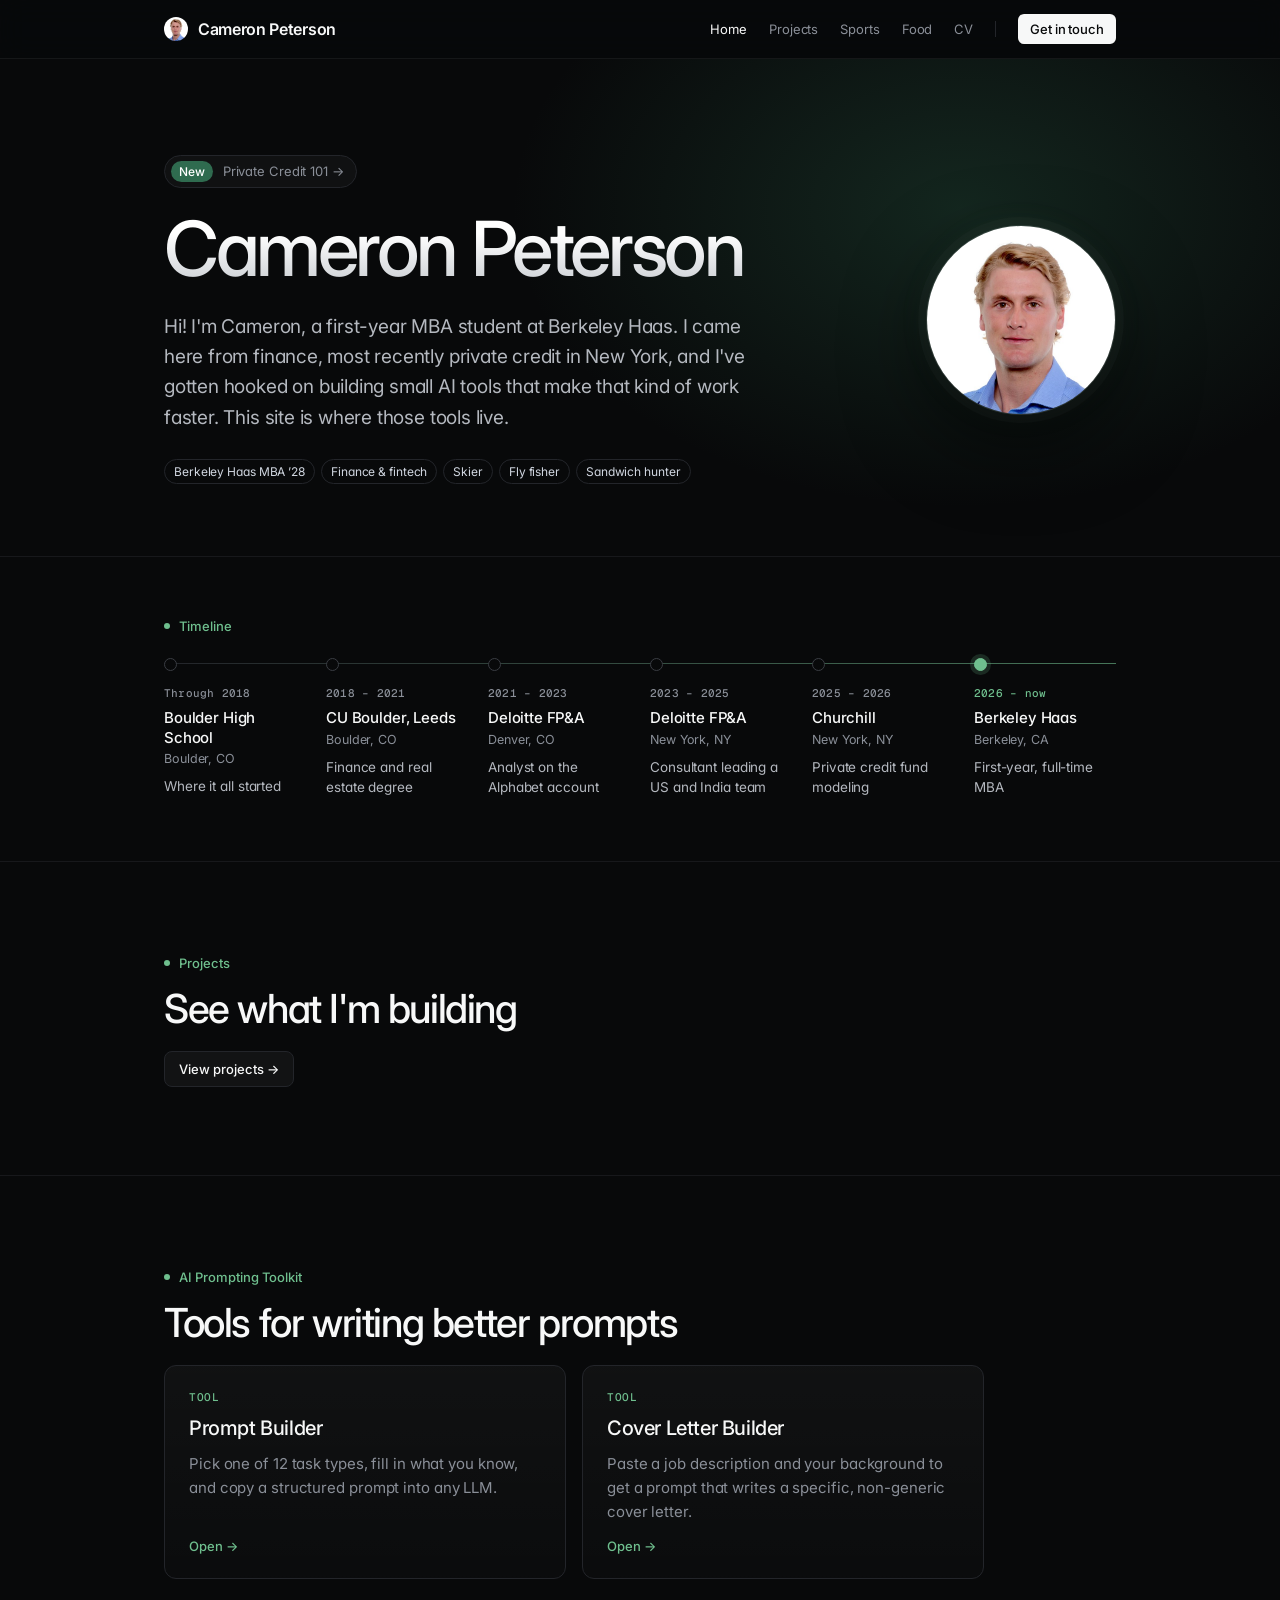
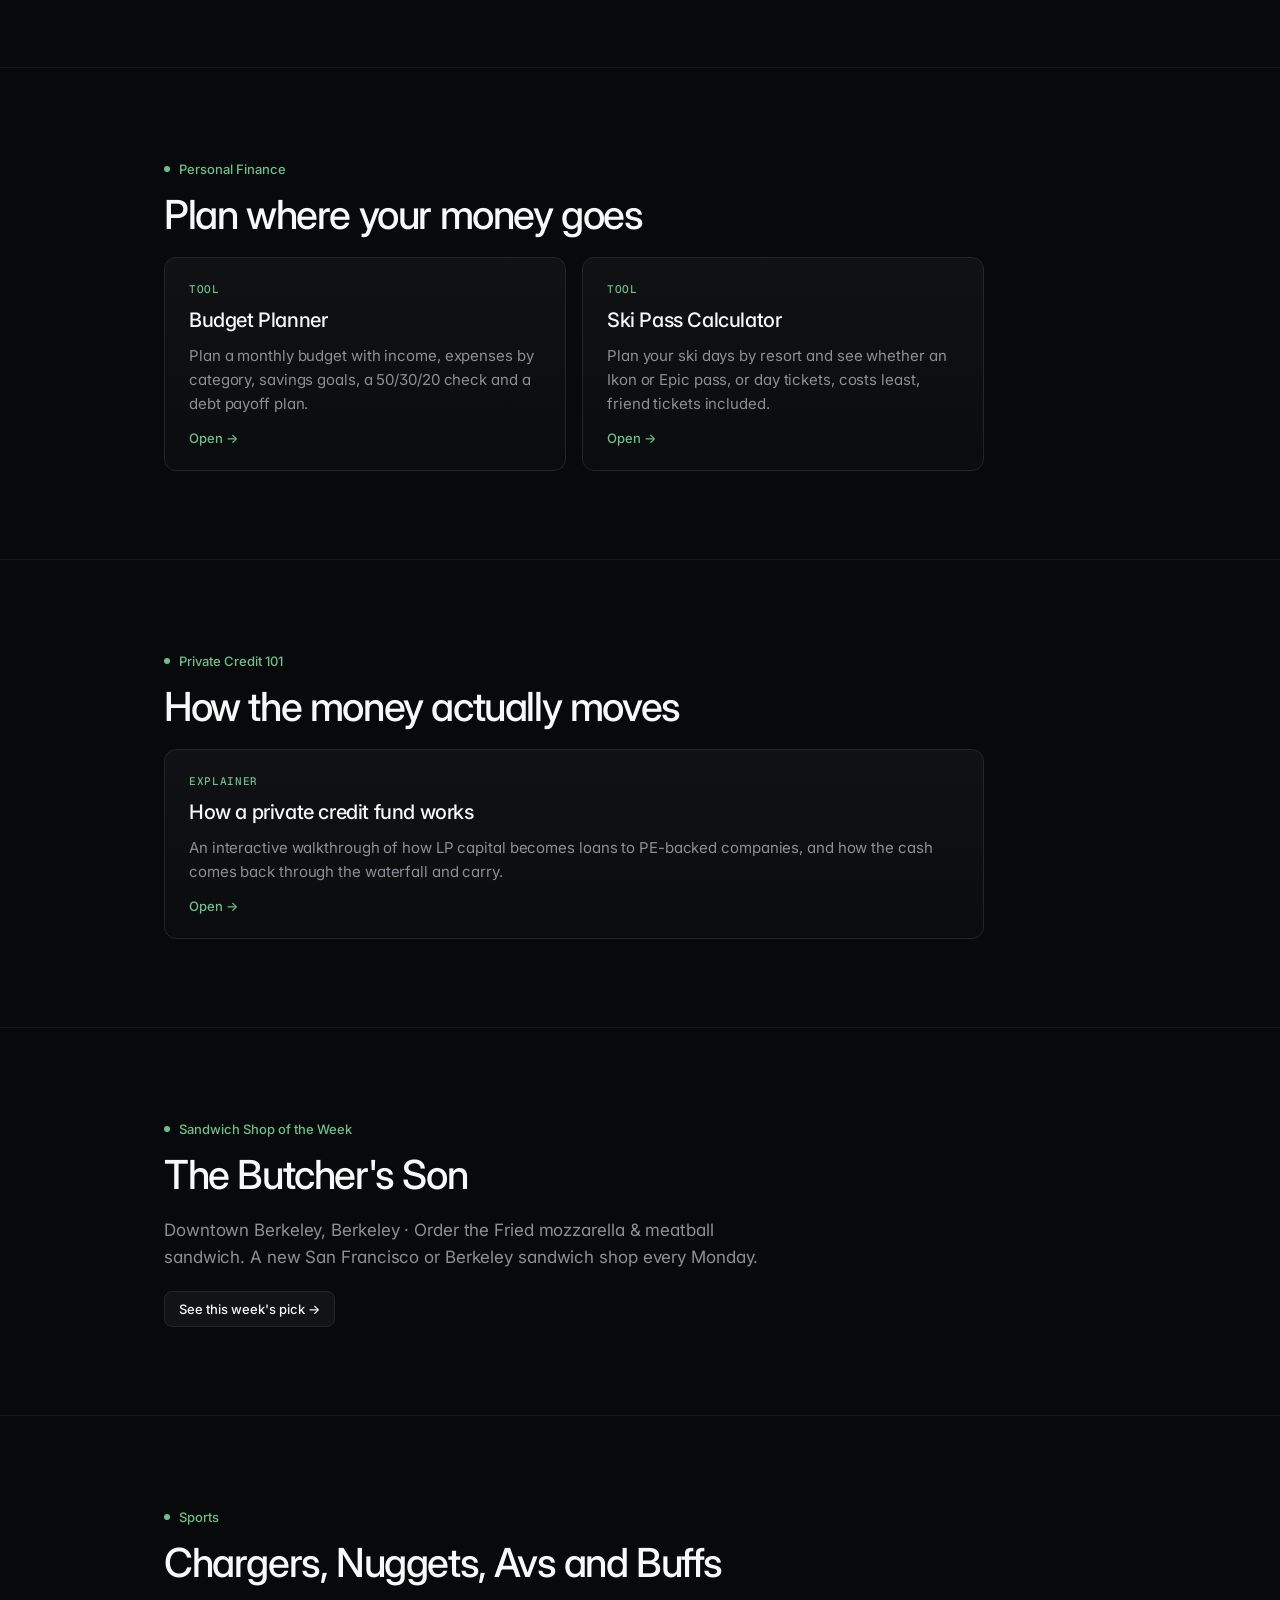
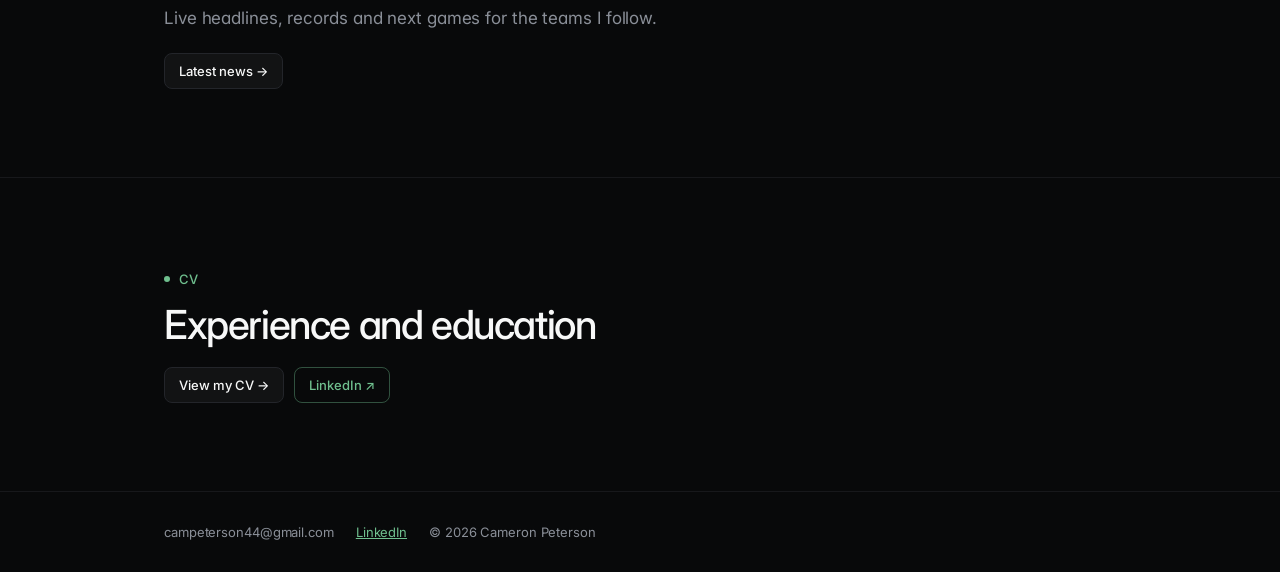
==== commit 8c1f4819: "Add Get in touch button to the header and fix hero pill spacing - site.js: white Get in touch mailto" ====
--- a/index.html
+++ b/index.html
@@ -18,9 +18,9 @@
 <meta name="twitter:card" content="summary_large_image">
 <link rel="icon" href="favicon.svg" type="image/svg+xml">
 <link rel="apple-touch-icon" href="apple-touch-icon.png">
-<link rel="stylesheet" href="style.css?v=10">
+<link rel="stylesheet" href="style.css?v=11">
 </head>
-<body><main id="m" class="home"></main><script src="site.js?v=10"></script><script src="sandwiches.js?v=10"></script><script>
+<body><main id="m" class="home"></main><script src="site.js?v=11"></script><script src="sandwiches.js?v=10"></script><script>
 shell("Home");
 const card=t=>`<a class="card" href="${t.url}"><span class="k">${t.k||"Tool"}</span><span class="t">${t.title}</span><span class="d">${t.desc}</span><span class="go">Open →</span></a>`;
 m.innerHTML=
--- a/style.css
+++ b/style.css
@@ -520,7 +520,7 @@
 .display{font-size:clamp(44px,7vw,76px);line-height:1.02;letter-spacing:-.045em;font-weight:500;margin:22px 0 24px;
   background:linear-gradient(180deg,#fff 30%,#c9cdd2);-webkit-background-clip:text;background-clip:text;color:transparent}
 .hero-copy .intro{font-size:19px;line-height:1.6;color:var(--soft);max-width:600px;letter-spacing:-.01em}
-.hero-pills{margin:26px 0 0}
+ul.hero-pills{margin:26px 0 0}
 
 /* timeline */
 main.home>.band.tl-band>.wrap{padding-block:56px 64px}
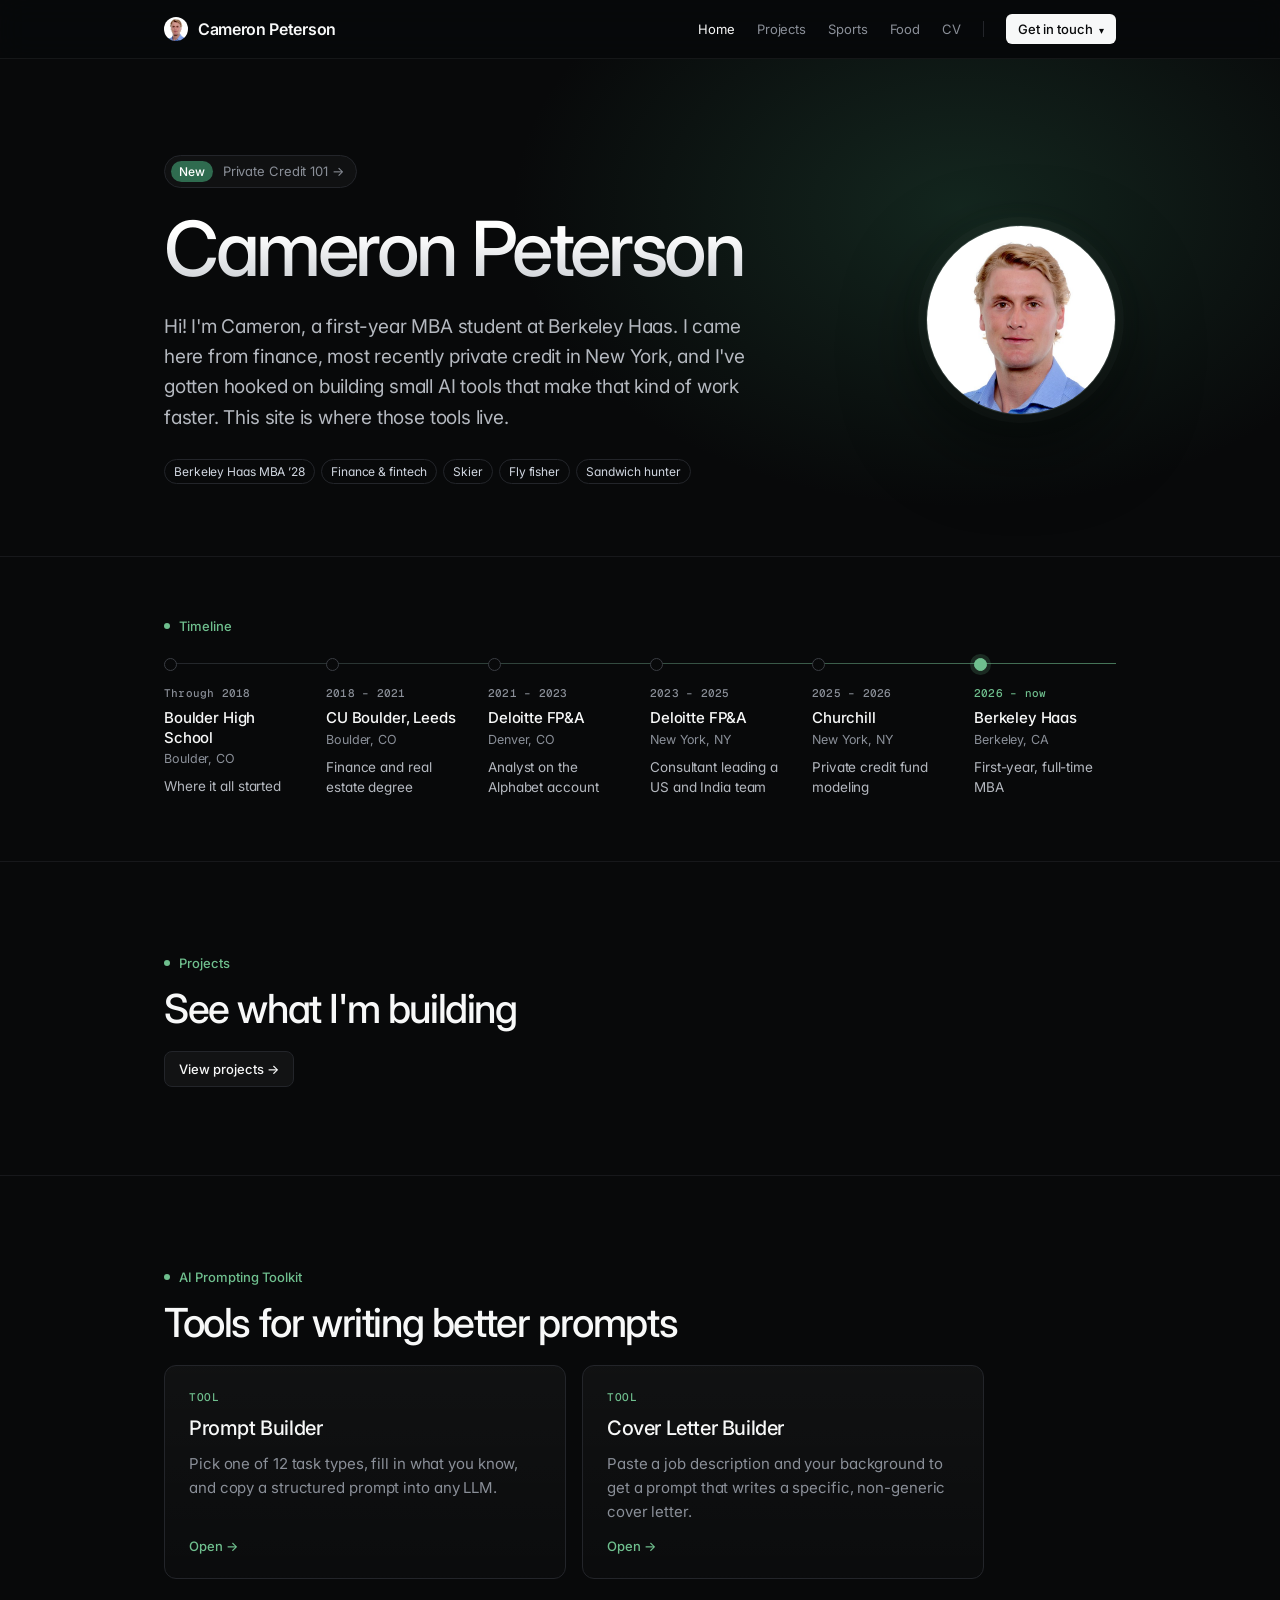
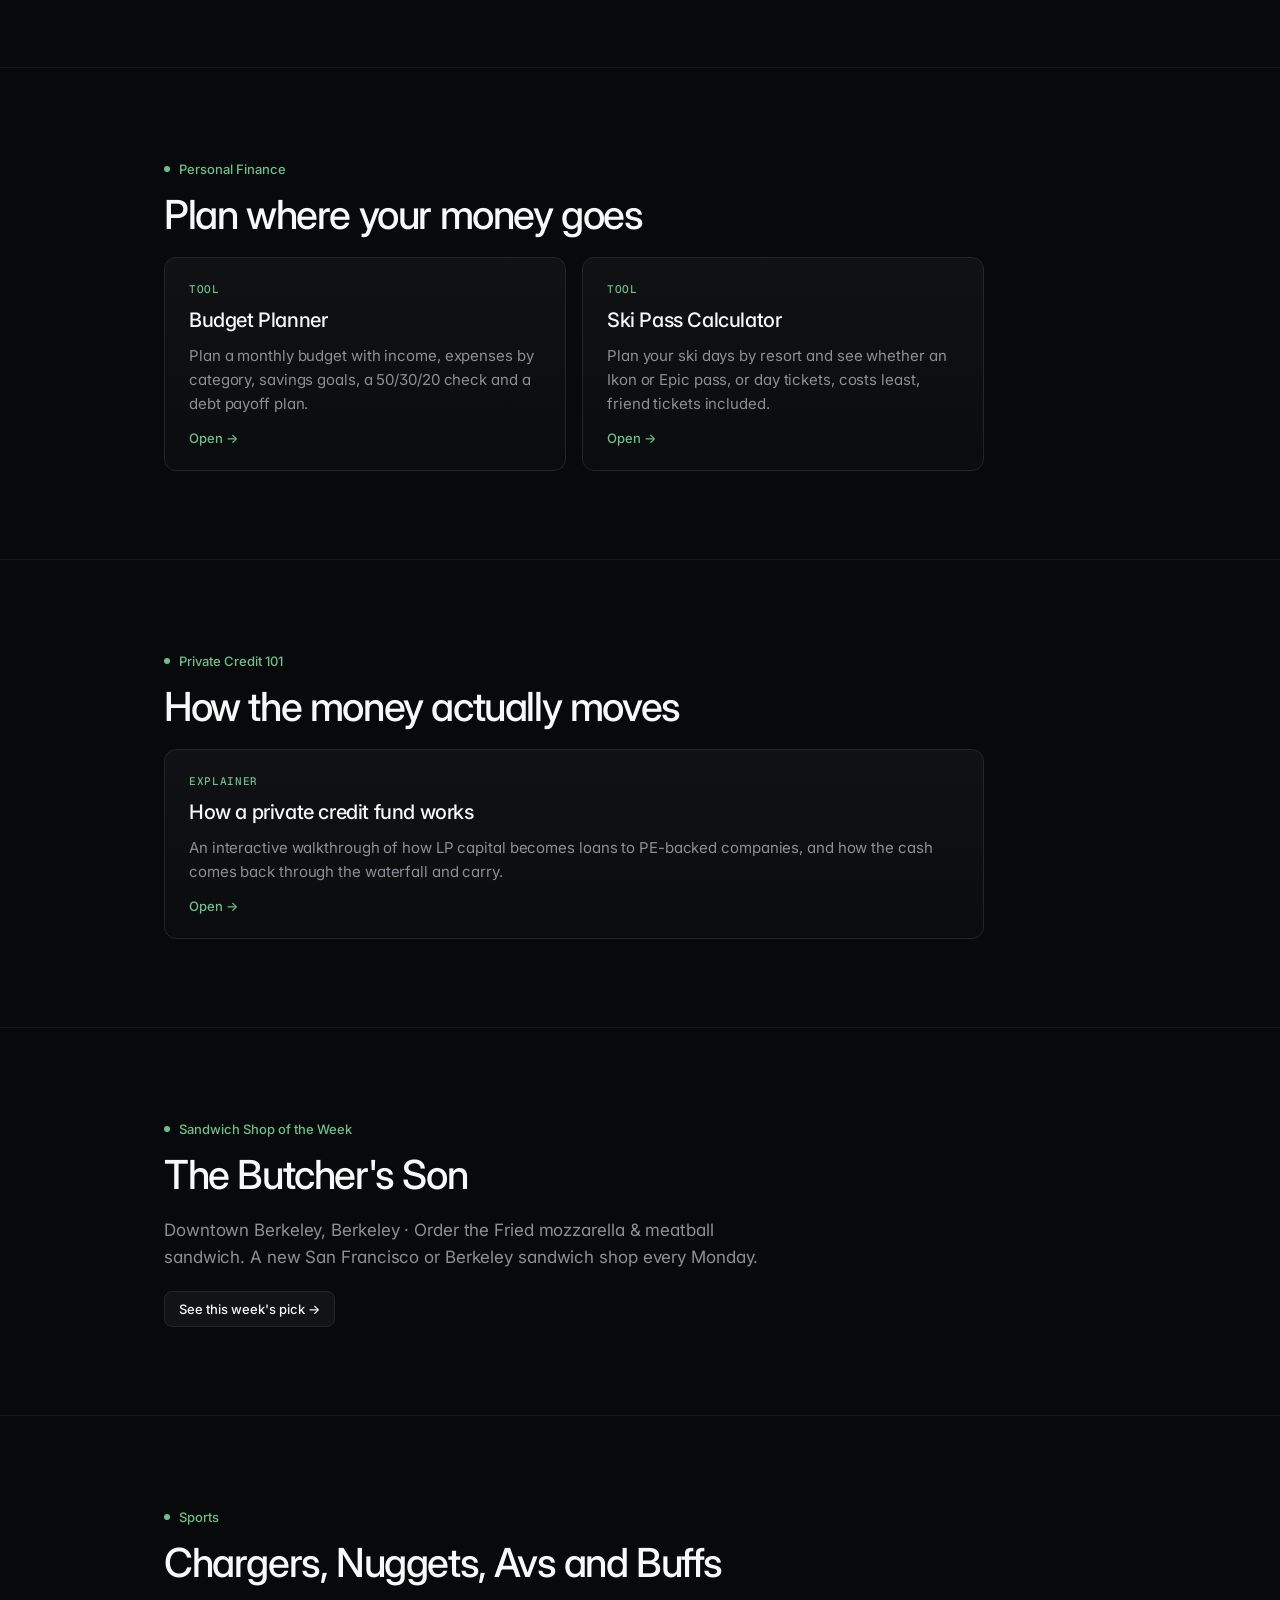
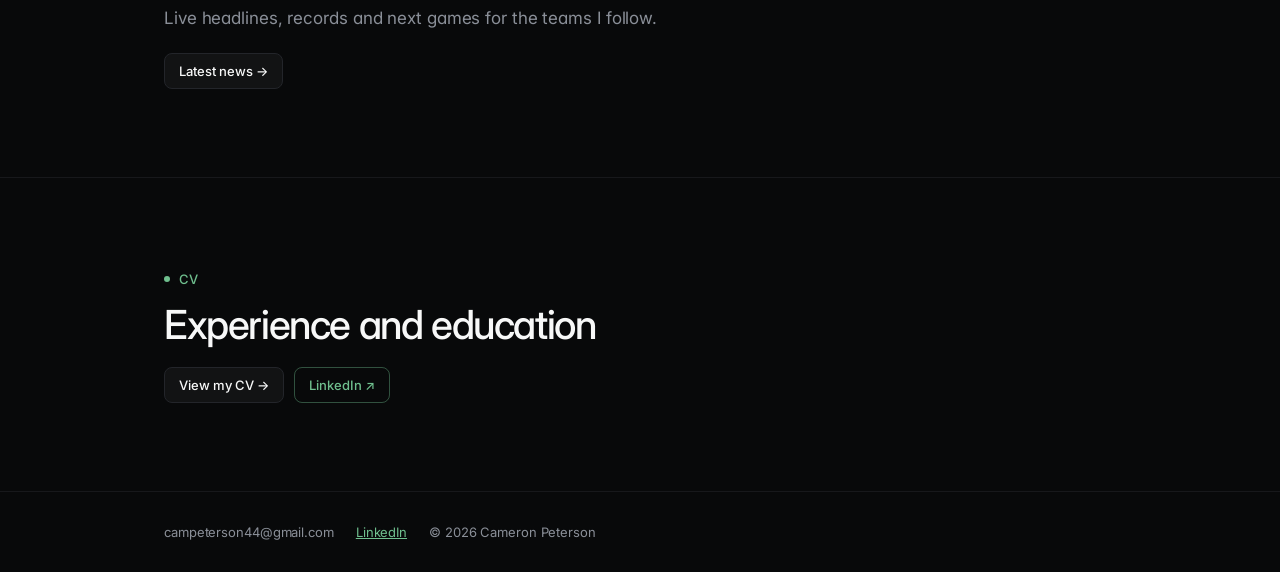
==== commit 22c75058: "Turn Get in touch into a dropdown with Gmail and LinkedIn - Replace the mailto link, which does noth" ====
--- a/index.html
+++ b/index.html
@@ -18,9 +18,9 @@
 <meta name="twitter:card" content="summary_large_image">
 <link rel="icon" href="favicon.svg" type="image/svg+xml">
 <link rel="apple-touch-icon" href="apple-touch-icon.png">
-<link rel="stylesheet" href="style.css?v=11">
+<link rel="stylesheet" href="style.css?v=12">
 </head>
-<body><main id="m" class="home"></main><script src="site.js?v=11"></script><script src="sandwiches.js?v=10"></script><script>
+<body><main id="m" class="home"></main><script src="site.js?v=12"></script><script src="sandwiches.js?v=10"></script><script>
 shell("Home");
 const card=t=>`<a class="card" href="${t.url}"><span class="k">${t.k||"Tool"}</span><span class="t">${t.title}</span><span class="d">${t.desc}</span><span class="go">Open →</span></a>`;
 m.innerHTML=
--- a/style.css
+++ b/style.css
@@ -476,9 +476,17 @@
 header nav a:hover{color:var(--fg)}
 header nav a.on{color:var(--fg);border-bottom:0}
 .hdr-sep{width:1px;height:16px;background:var(--edge)}
-.cta{font:500 13px var(--serif);color:#08090a;background:#f7f8f8;border-radius:6px;padding:7px 12px;text-decoration:none;white-space:nowrap}
+.cta{font:500 13px var(--serif);color:#08090a;background:#f7f8f8;border:0;border-radius:6px;padding:7px 12px;text-decoration:none;white-space:nowrap;cursor:pointer}
+.cta::after{content:"▾";margin-left:6px;font-size:10px;display:inline-block}
+.cta[aria-expanded="true"]::after{transform:rotate(180deg)}
+.contact{position:relative;display:flex}
+.cta-menu{position:absolute;right:0;top:calc(100% + 8px);z-index:30;width:272px;max-width:calc(100vw - 40px);display:grid;gap:2px;padding:6px;background:#141517;border:1px solid var(--edge);border-radius:8px;box-shadow:0 12px 32px rgba(0,0,0,.5)}
+.cta-menu a{display:flex;flex-direction:column;gap:1px;min-width:0;padding:9px 10px;border-radius:5px;text-decoration:none}
+.cta-menu a:hover,.cta-menu a:focus-visible{background:rgba(255,255,255,.07)}
+.cta-menu .ck{font:500 13px var(--serif);color:var(--fg)}
+.cta-menu .cv{font:12px var(--serif);color:var(--mut);overflow-wrap:anywhere}
 .cta:hover{background:#fff}
-@media(max-width:700px){.hdr-sep{display:none}header nav{order:2}.cta{order:1}}
+@media(max-width:700px){.hdr-sep{display:none}header nav{order:2}.contact{order:1}}
 
 /* type */
 h1,h2,h3{font-weight:500;color:var(--fg)}
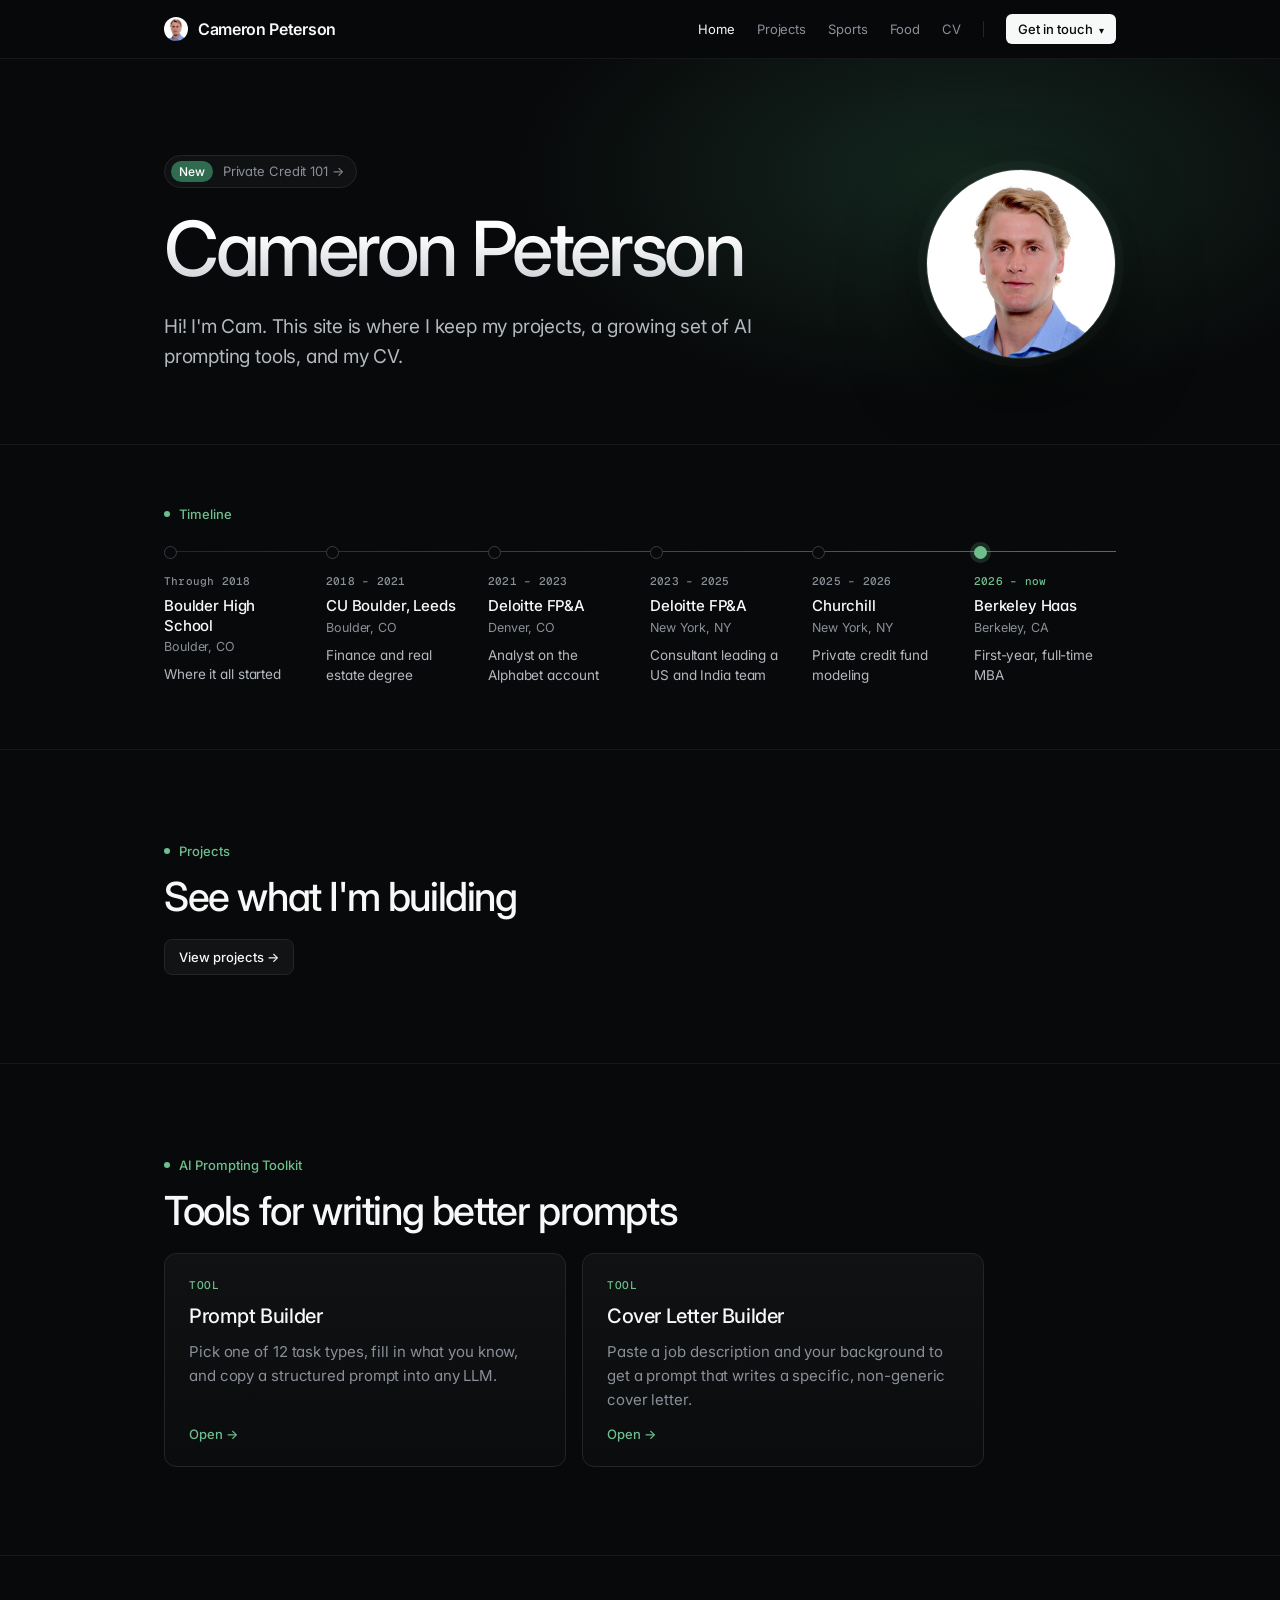
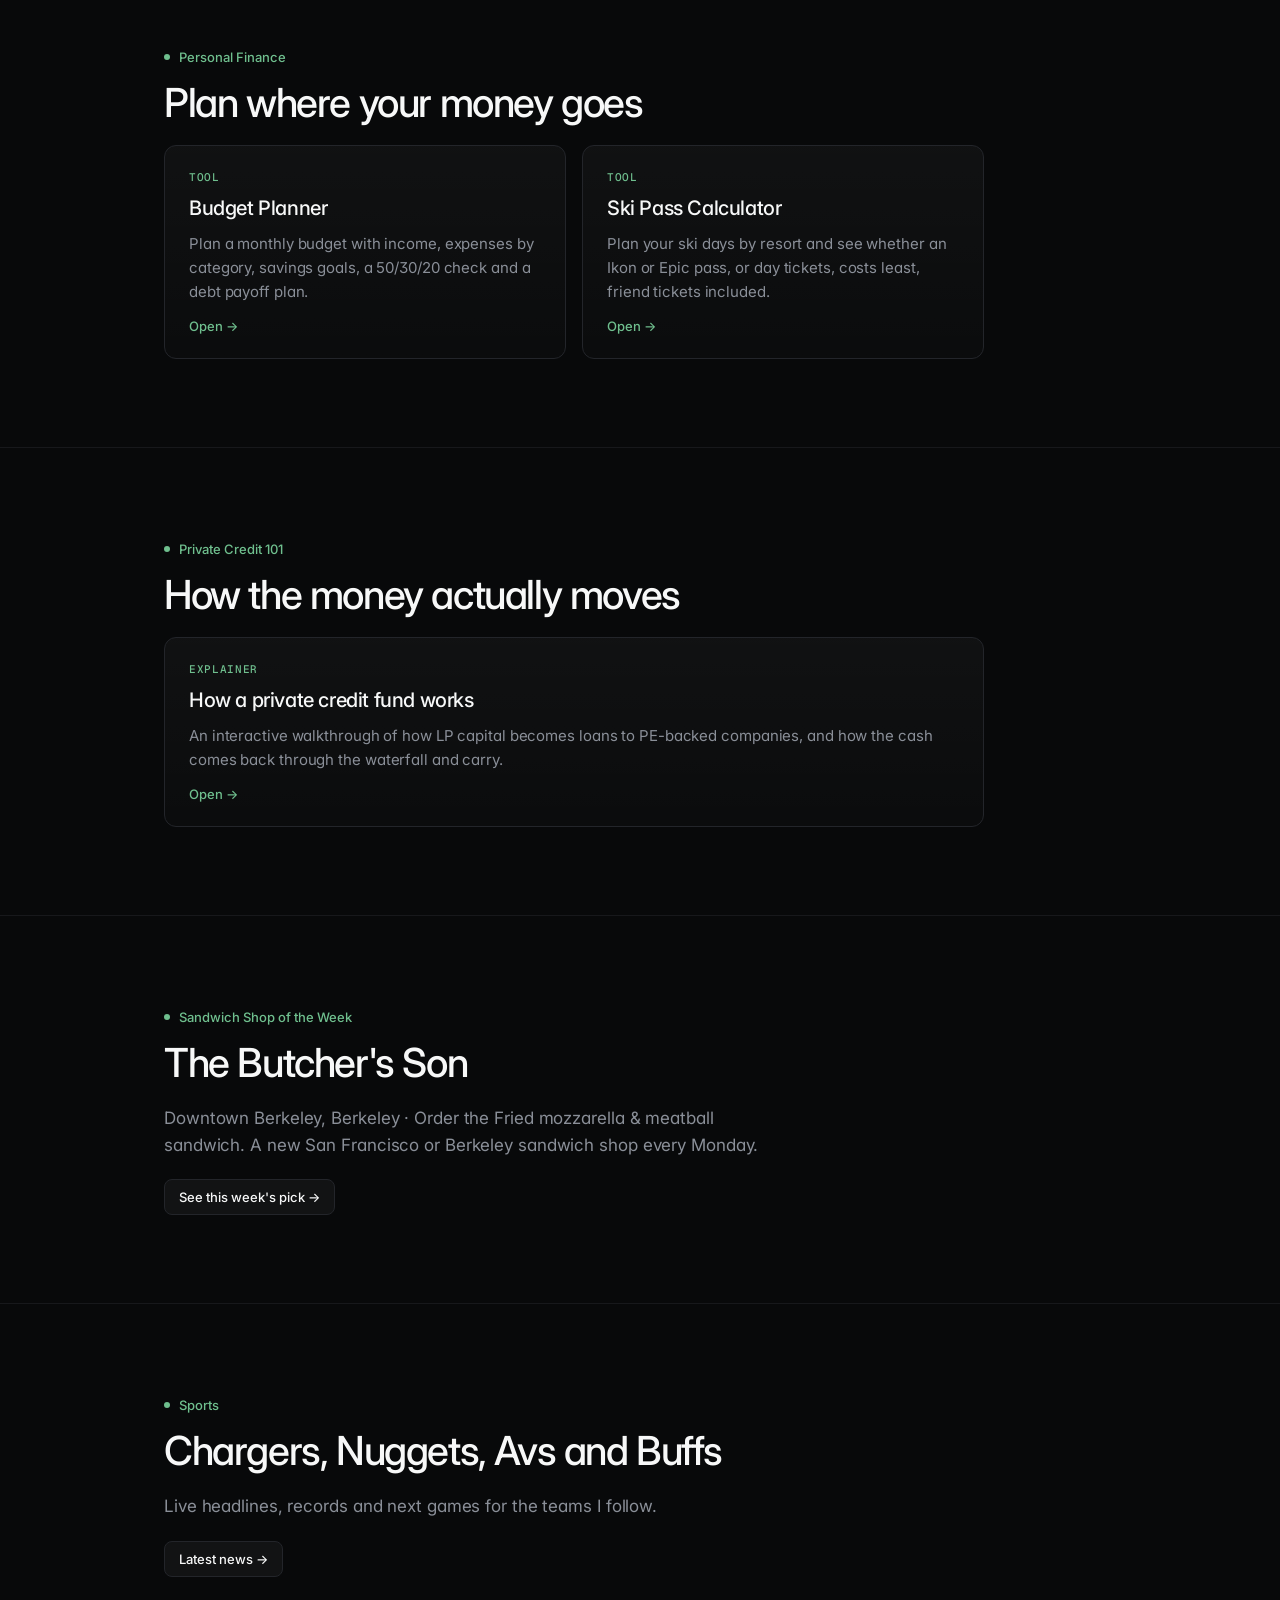
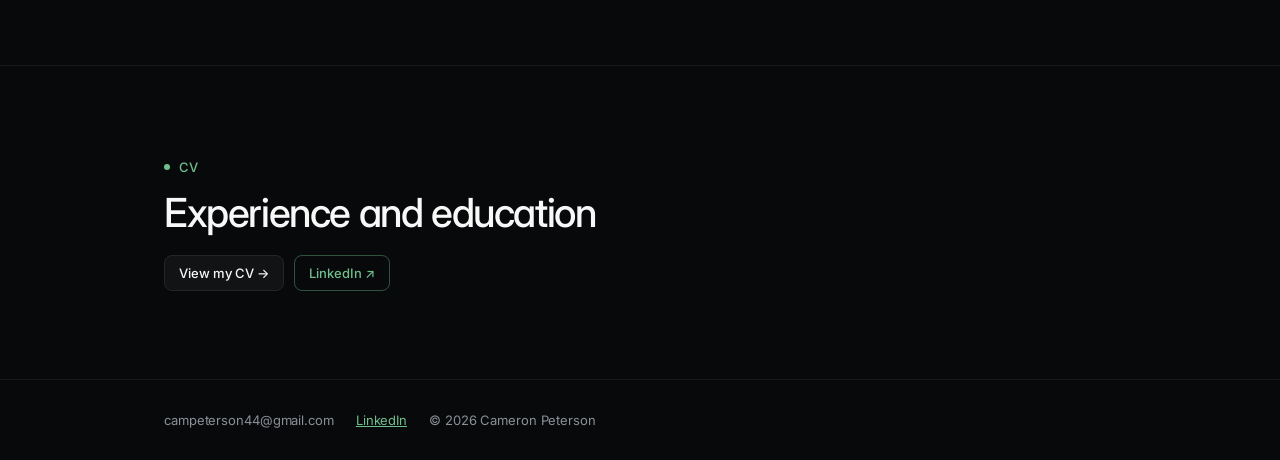
==== commit b8ce190e: "Restore shorter home intro using Cam and remove hero tags - Bring back the previous intro paragraph," ====
--- a/index.html
+++ b/index.html
@@ -18,9 +18,9 @@
 <meta name="twitter:card" content="summary_large_image">
 <link rel="icon" href="favicon.svg" type="image/svg+xml">
 <link rel="apple-touch-icon" href="apple-touch-icon.png">
-<link rel="stylesheet" href="style.css?v=12">
+<link rel="stylesheet" href="style.css?v=13">
 </head>
-<body><main id="m" class="home"></main><script src="site.js?v=12"></script><script src="sandwiches.js?v=10"></script><script>
+<body><main id="m" class="home"></main><script src="site.js?v=13"></script><script src="sandwiches.js?v=10"></script><script>
 shell("Home");
 const card=t=>`<a class="card" href="${t.url}"><span class="k">${t.k||"Tool"}</span><span class="t">${t.title}</span><span class="d">${t.desc}</span><span class="go">Open →</span></a>`;
 m.innerHTML=
@@ -29,7 +29,6 @@
   <a class="new" href="private-credit.html"><b>New</b>Private Credit 101 →</a>
   <h1 class="display">${SITE.name}</h1>
   <p class="intro">${SITE.intro}</p>
-  <ul class="pills hero-pills"><li>Berkeley Haas MBA ’28</li><li>Finance &amp; fintech</li><li>Skier</li><li>Fly fisher</li><li>Sandwich hunter</li></ul>
  </div>
  <div class="hero-photo"><img src="${SITE.photo}" alt="${SITE.name}" width="320" height="320"></div>
 </div>`,"hero")
--- a/style.css
+++ b/style.css
@@ -528,7 +528,6 @@
 .display{font-size:clamp(44px,7vw,76px);line-height:1.02;letter-spacing:-.045em;font-weight:500;margin:22px 0 24px;
   background:linear-gradient(180deg,#fff 30%,#c9cdd2);-webkit-background-clip:text;background-clip:text;color:transparent}
 .hero-copy .intro{font-size:19px;line-height:1.6;color:var(--soft);max-width:600px;letter-spacing:-.01em}
-ul.hero-pills{margin:26px 0 0}
 
 /* timeline */
 main.home>.band.tl-band>.wrap{padding-block:56px 64px}
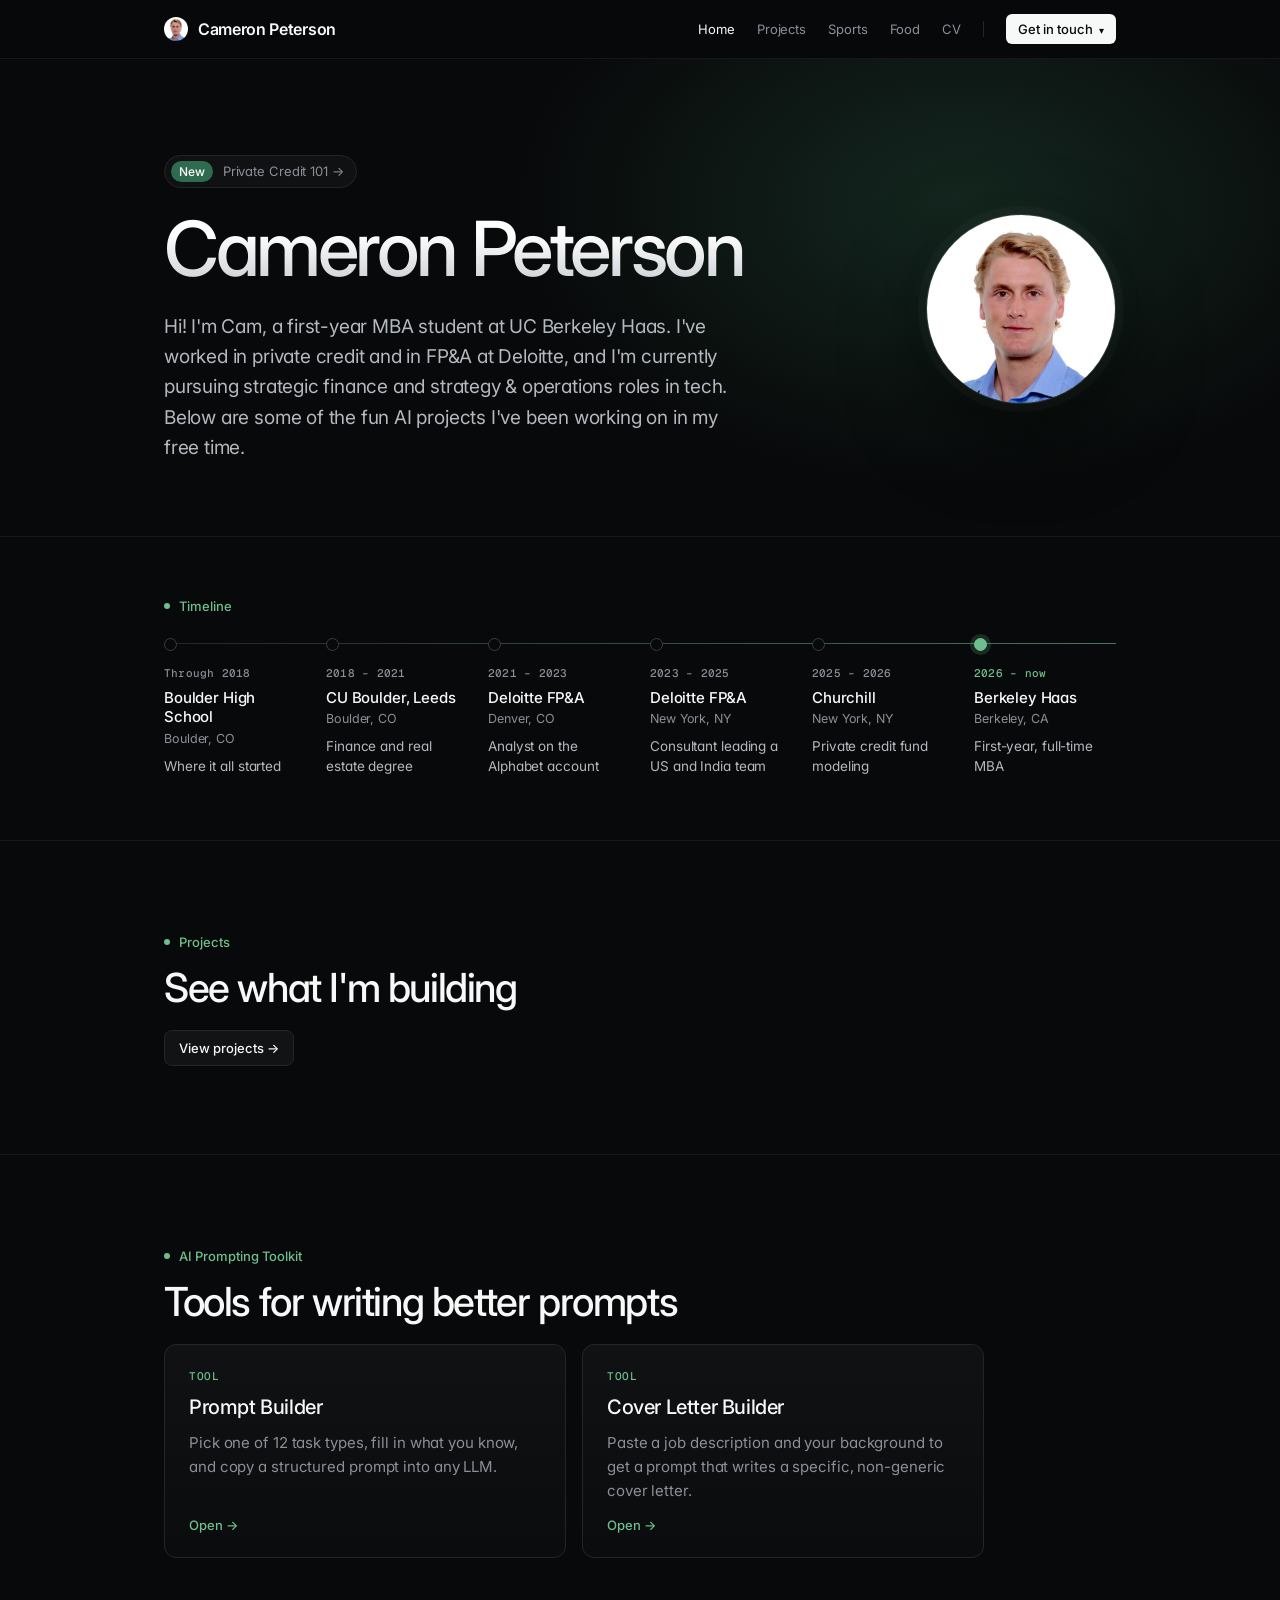
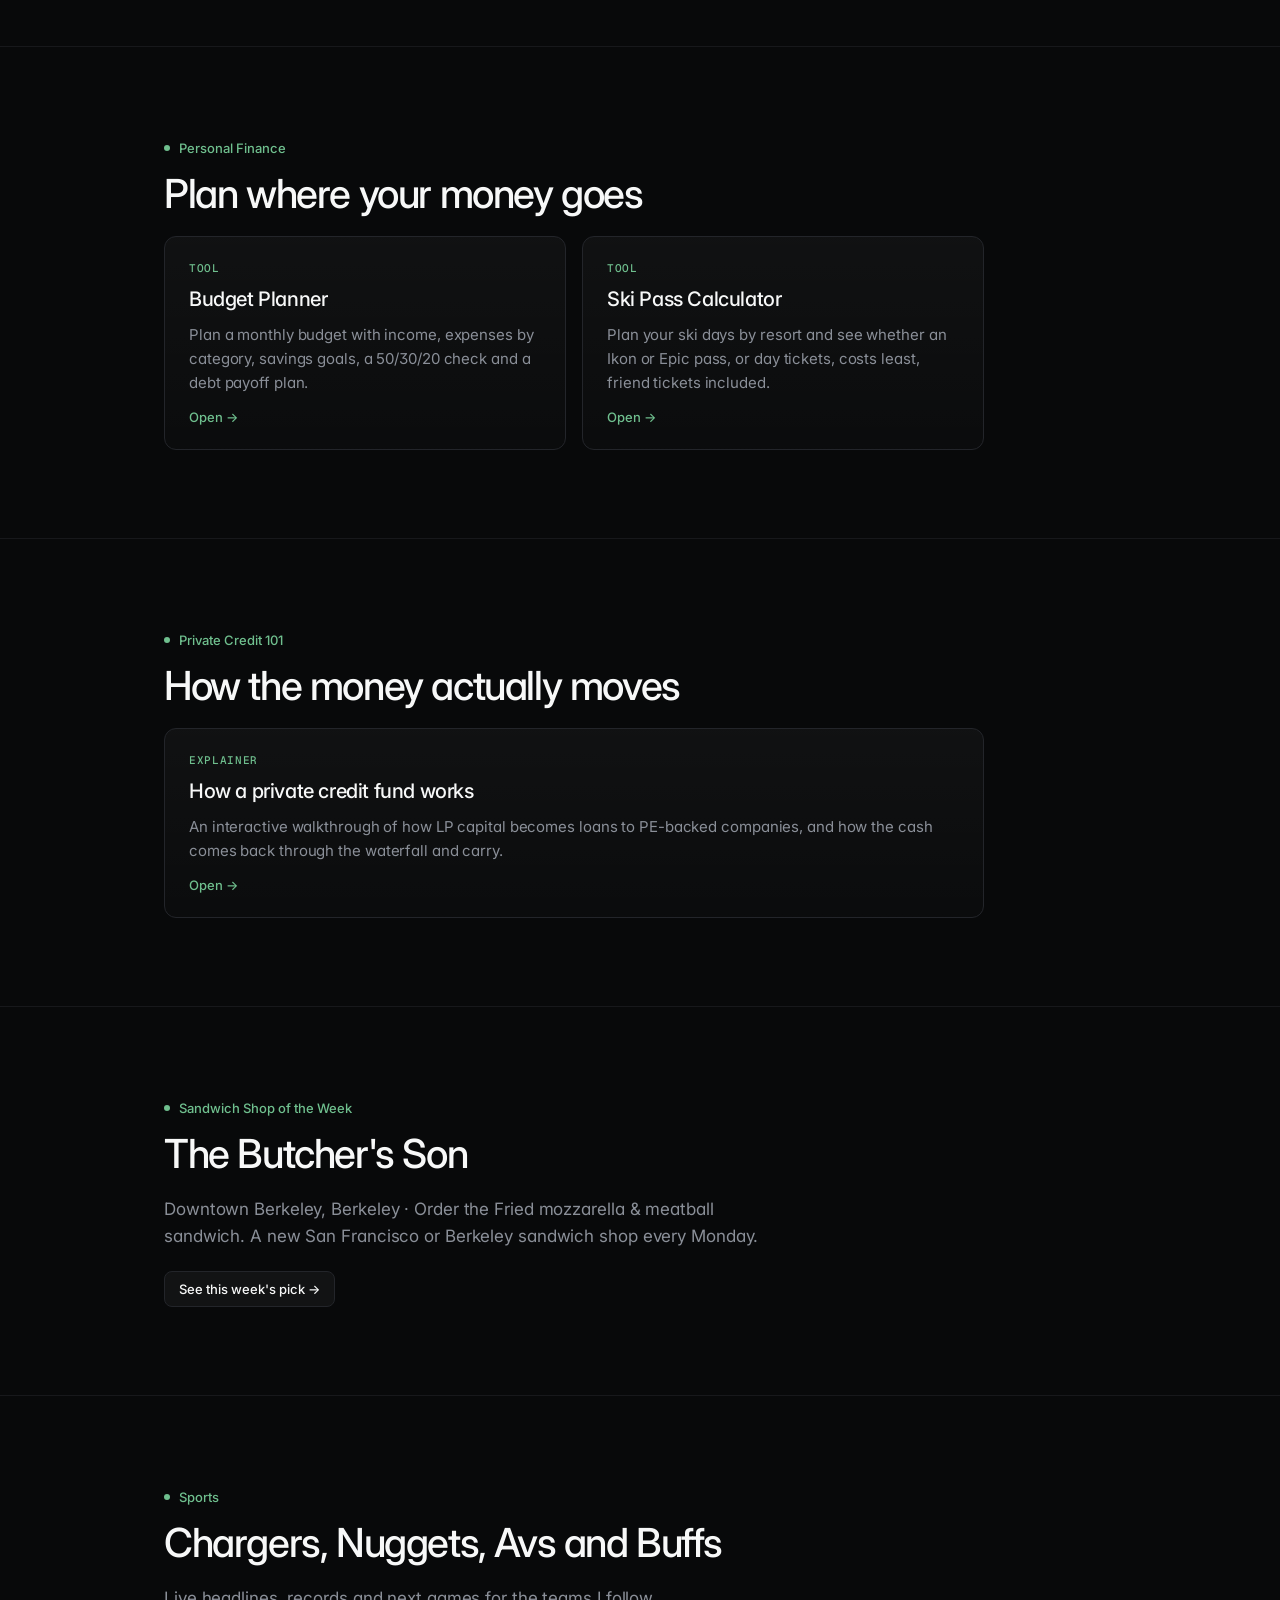
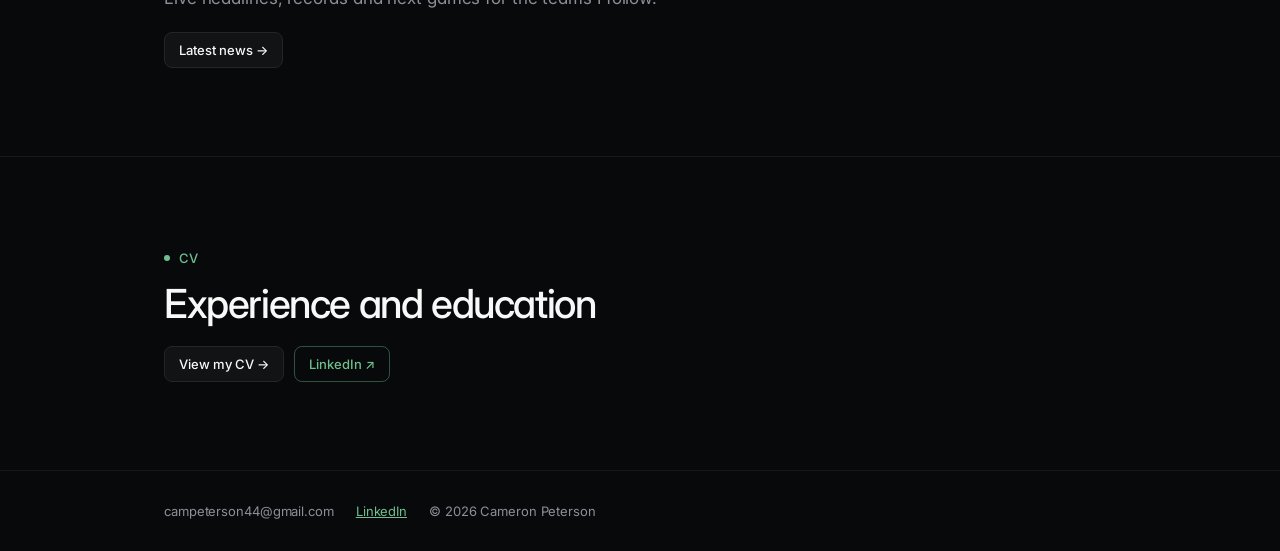
==== commit b5a57934: "Rewrite home intro: background, target roles and AI side projects Co-Authored-By: Claude Opus 5.5 <n" ====
--- a/index.html
+++ b/index.html
@@ -18,9 +18,9 @@
 <meta name="twitter:card" content="summary_large_image">
 <link rel="icon" href="favicon.svg" type="image/svg+xml">
 <link rel="apple-touch-icon" href="apple-touch-icon.png">
-<link rel="stylesheet" href="style.css?v=13">
+<link rel="stylesheet" href="style.css?v=14">
 </head>
-<body><main id="m" class="home"></main><script src="site.js?v=13"></script><script src="sandwiches.js?v=10"></script><script>
+<body><main id="m" class="home"></main><script src="site.js?v=14"></script><script src="sandwiches.js?v=10"></script><script>
 shell("Home");
 const card=t=>`<a class="card" href="${t.url}"><span class="k">${t.k||"Tool"}</span><span class="t">${t.title}</span><span class="d">${t.desc}</span><span class="go">Open →</span></a>`;
 m.innerHTML=
